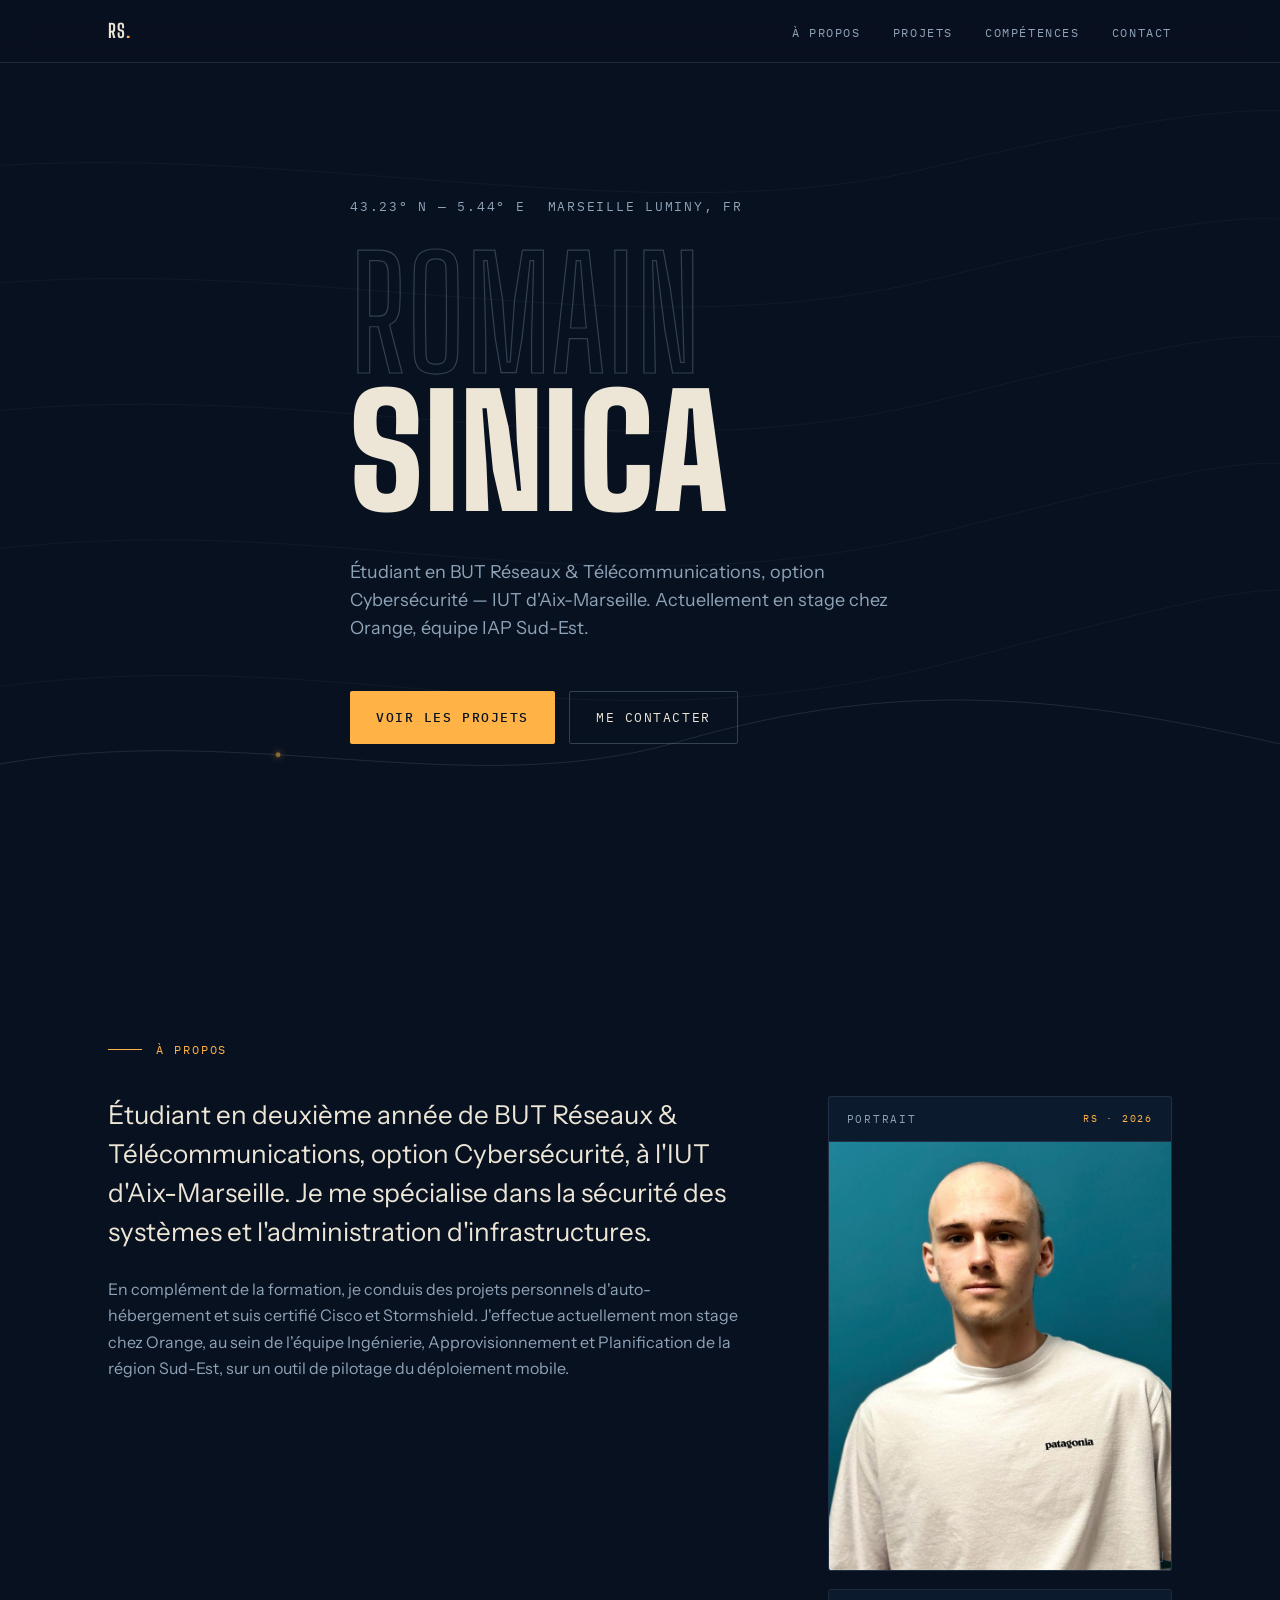
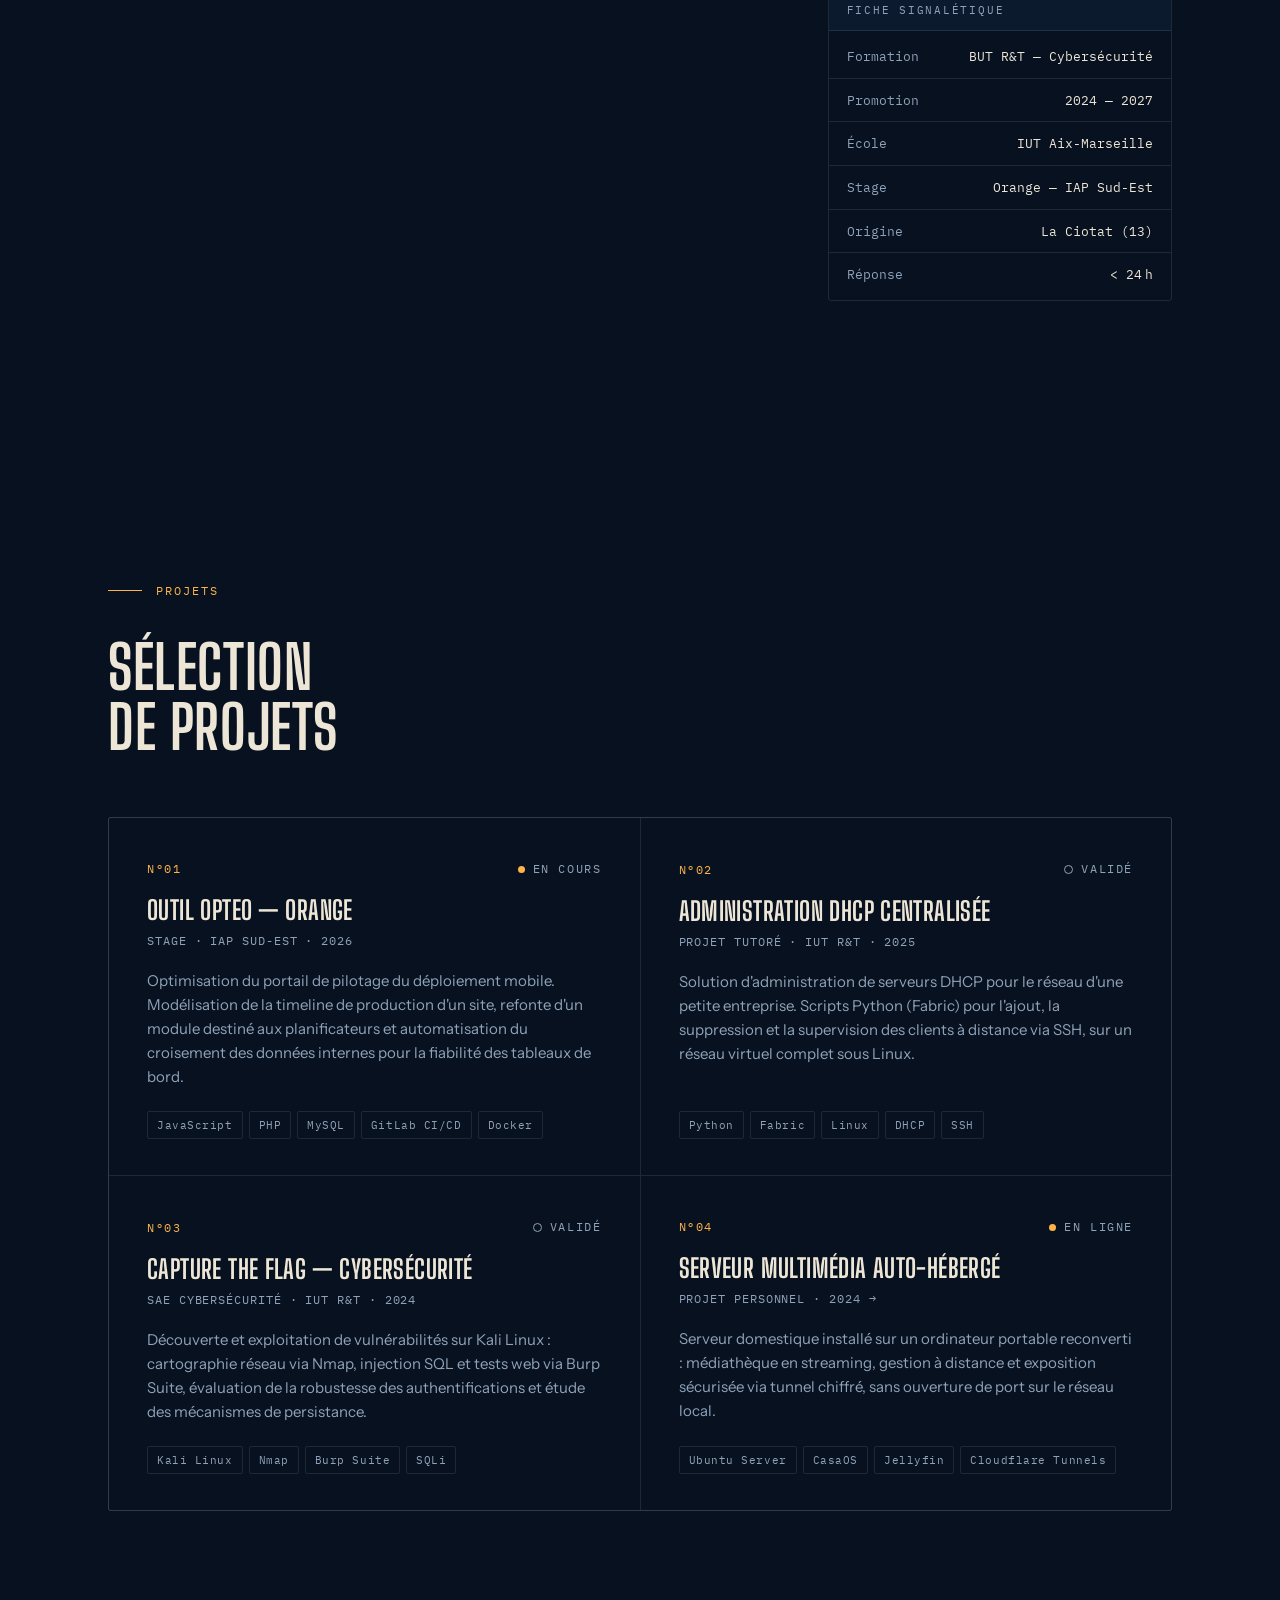
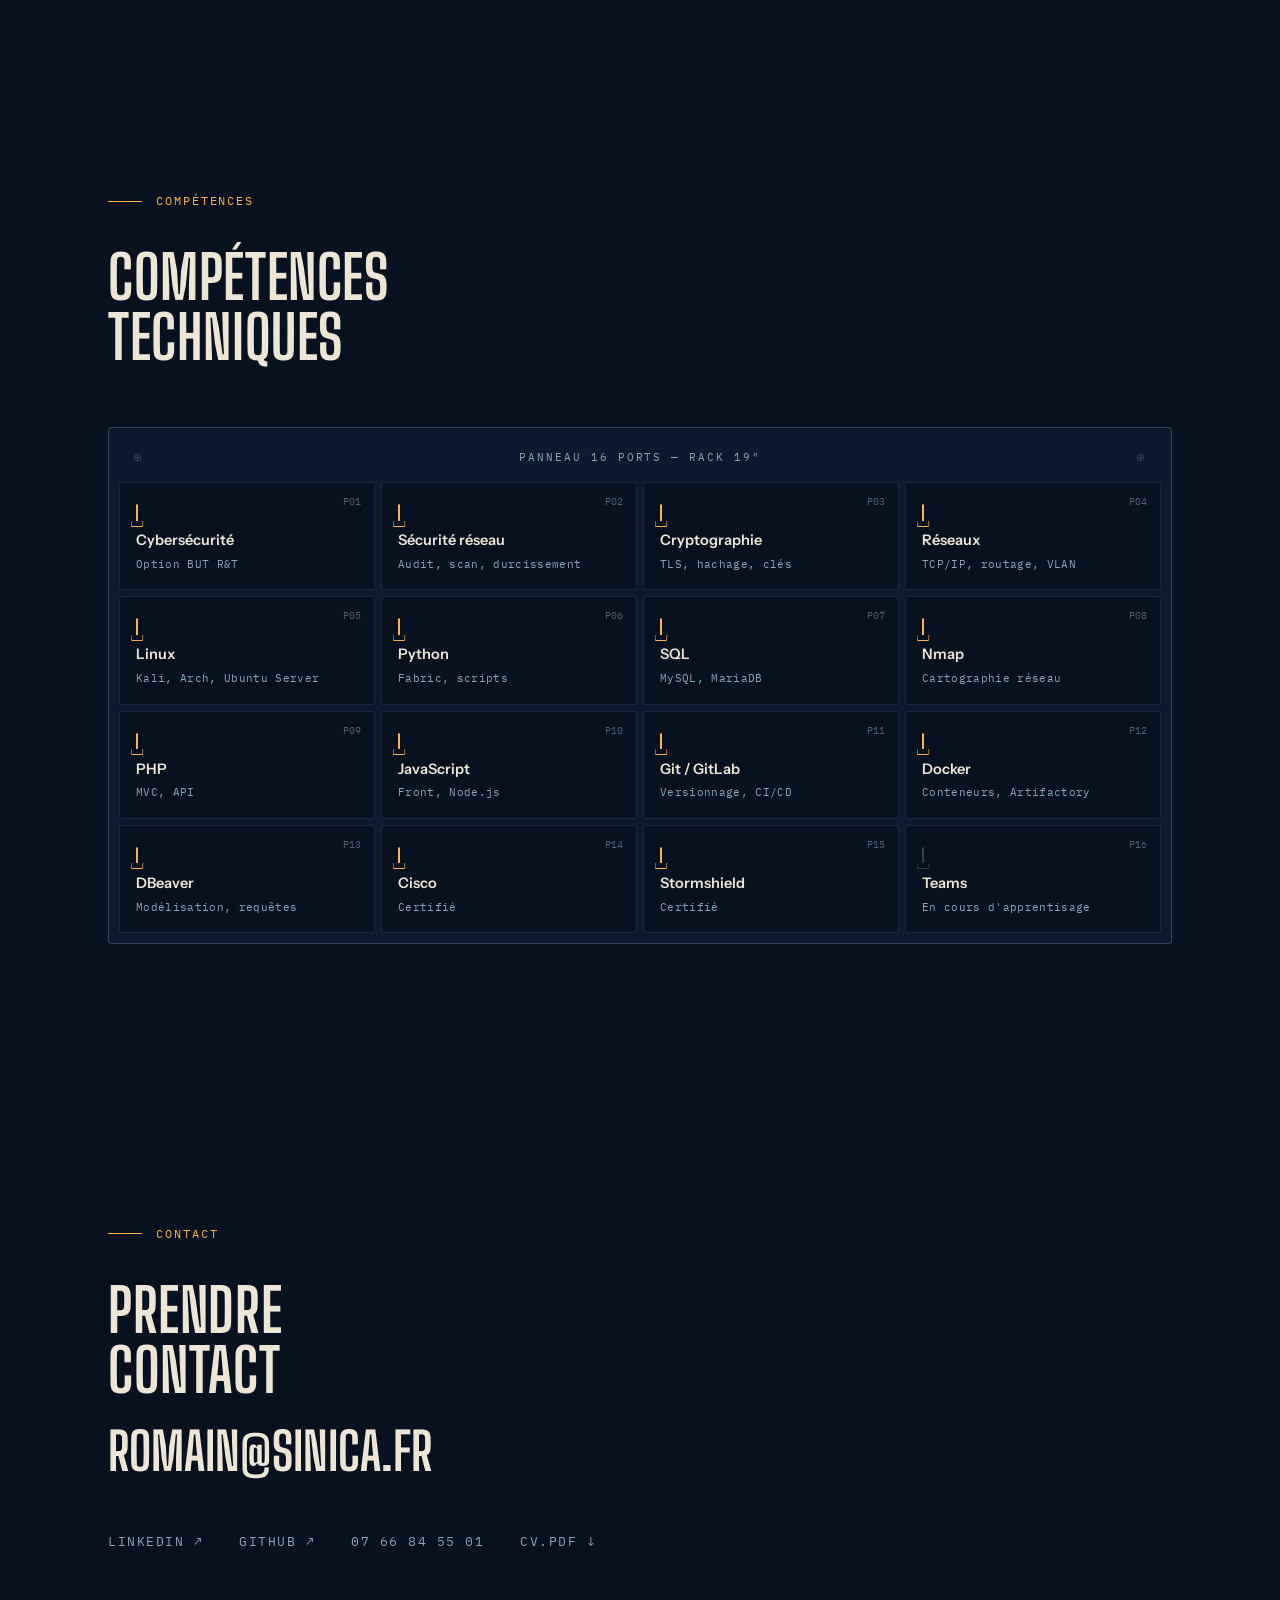
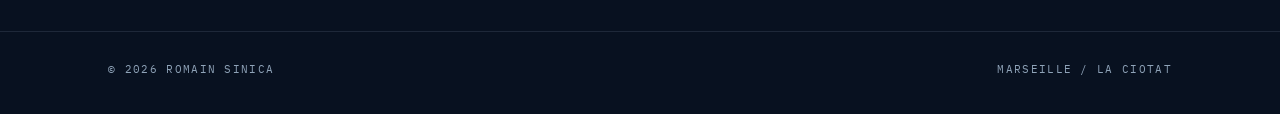
==== index.html @ 04c9acce "Rename portfolio.html to index.html" ====
<!DOCTYPE html>
<html lang="fr">
<head>
<meta charset="UTF-8">
<meta name="viewport" content="width=device-width, initial-scale=1.0">
<title>Romain Sinica</title>
<link rel="icon" type="image/svg+xml" href="data:image/svg+xml,%3Csvg xmlns='http://www.w3.org/2000/svg' viewBox='0 0 64 64'%3E%3Crect width='64' height='64' rx='12' fill='%23081120'/%3E%3Crect x='31' y='10' width='2' height='44' rx='1' fill='%238FA3B8' opacity='0.35'/%3E%3Crect x='27' y='20' width='10' height='24' rx='5' fill='%23FFB347'/%3E%3C/svg%3E">
<link rel="preconnect" href="https://fonts.googleapis.com">
<link rel="preconnect" href="https://fonts.gstatic.com" crossorigin>
<link href="https://fonts.googleapis.com/css2?family=Big+Shoulders+Display:wght@500;700;900&family=Instrument+Sans:ital,wght@0,400;0,500;0,600;1,400&family=IBM+Plex+Mono:wght@400;500&display=swap" rel="stylesheet">
<link rel="stylesheet" href="styles.css">
</head>
<body>

<!-- Dorsale + suivi de scroll -->
<aside class="dorsale" aria-label="Progression dans la page">
  <ul class="ticks">
    <li><a class="tick" href="#haut" data-section="haut">En tête</a></li>
    <li><a class="tick" href="#apropos" data-section="apropos">À propos</a></li>
    <li><a class="tick" href="#projets" data-section="projets">Projets</a></li>
    <li><a class="tick" href="#competences" data-section="competences">Compétences</a></li>
    <li><a class="tick" href="#contact" data-section="contact">Contact</a></li>
  </ul>
  <span class="impulsion" aria-hidden="true"></span>
  <span class="curseur" aria-hidden="true">
    <span class="cur-section">En tête</span>
  </span>
</aside>

<div class="barre-progress" aria-hidden="true"></div>

<nav class="top">
  <div class="gaine">
    <a class="logo" href="#haut">RS<span>.</span></a>
    <ul>
      <li><a href="#apropos" data-section="apropos">À propos</a></li>
      <li><a href="#projets" data-section="projets">Projets</a></li>
      <li><a href="#competences" data-section="competences">Compétences</a></li>
      <li><a href="#contact" data-section="contact">Contact</a></li>
    </ul>
  </div>
</nav>

<!-- Hero -->
<header class="hero" id="haut">
  <svg class="bathy" viewBox="0 0 1440 900" preserveAspectRatio="xMidYMid slice" aria-hidden="true">
    <path d="M-50,180 C300,120 700,240 1000,170 S1400,90 1500,150"/>
    <path d="M-50,300 C320,230 680,360 1010,280 S1390,200 1500,270"/>
    <path d="M-50,430 C340,350 660,490 1020,400 S1380,320 1500,400"/>
    <path d="M-50,570 C360,480 640,630 1030,530 S1370,450 1500,540"/>
    <path d="M-50,710 C380,610 620,770 1040,660 S1360,580 1500,680"/>
  </svg>

  <div class="gaine">
    <p class="hero-coord">
      <span>43.23° N — 5.44° E</span>
      <span>Marseille Luminy, FR</span>
    </p>
    <h1>
      <span class="trait">Romain</span>
      <span class="plein">Sinica</span>
    </h1>
    <p class="hero-sous">
      Étudiant en BUT Réseaux &amp; Télécommunications, option Cybersécurité — IUT d'Aix-Marseille.
      Actuellement en stage chez Orange, équipe IAP Sud-Est.
    </p>
    <div class="hero-cta">
      <a class="btn btn-signal" href="#projets">Voir les projets</a>
      <a class="btn btn-trait" href="#contact">Me contacter</a>
    </div>
  </div>

  <svg class="cable-hero" viewBox="0 0 1440 160" aria-hidden="true">
    <path id="trace-cable" class="gaine-c" d="M-20,120 C260,40 520,150 760,80 S1180,30 1460,100"/>
    <circle r="2.5" fill="#FFB347">
      <animateMotion dur="9s" repeatCount="indefinite" rotate="auto">
        <mpath href="#trace-cable"/>
      </animateMotion>
    </circle>
    <circle r="1.8" fill="#FFB347" opacity=".6">
      <animateMotion dur="9s" begin="4.5s" repeatCount="indefinite" rotate="auto">
        <mpath href="#trace-cable"/>
      </animateMotion>
    </circle>
  </svg>
</header>

<!-- À propos -->
<section id="apropos">
  <div class="gaine reveal">
    <p class="repere">À propos</p>
    <div class="manifeste">
      <div class="grand">
        <p>
          Étudiant en deuxième année de BUT Réseaux &amp; Télécommunications,
          option Cybersécurité, à l'IUT d'Aix-Marseille. Je me spécialise dans
          la sécurité des systèmes et l'administration d'infrastructures.
        </p>
        <p class="secondaire">
          En complément de la formation, je conduis des projets personnels
          d'auto-hébergement et suis certifié Cisco et Stormshield.
          J'effectue actuellement mon stage chez Orange, au sein de l'équipe
          Ingénierie, Approvisionnement et Planification de la région Sud-Est,
          sur un outil de pilotage du déploiement mobile.
        </p>
      </div>
      <div class="colonne-droite">
        <figure class="portrait">
          <figcaption class="portrait-titre">
            <span>Portrait</span>
            <span class="ref">RS · 2026</span>
          </figcaption>
          <div class="portrait-cadre">
            <img src="photo.jpg" alt="Romain Sinica" class="portrait-img">
          </div>
        </figure>

        <div class="fiche" role="table" aria-label="Fiche signalétique">
        <div class="fiche-titre">Fiche signalétique</div>
        <dl>
          <div><dt>Formation</dt><dd>BUT R&amp;T — Cybersécurité</dd></div>
          <div><dt>Promotion</dt><dd>2024 — 2027</dd></div>
          <div><dt>École</dt><dd>IUT Aix-Marseille</dd></div>
          <div><dt>Stage</dt><dd>Orange — IAP Sud-Est</dd></div>
          <div><dt>Origine</dt><dd>La Ciotat (13)</dd></div>
          <div><dt>Réponse</dt><dd>&lt; 24&#8201;h</dd></div>
        </dl>
      </div>

      </div>
    </div>
  </div>
</section>

<!-- Projets -->
<section id="projets">
  <div class="gaine reveal">
    <p class="repere">Projets</p>
    <h2>Sélection<br>de projets</h2>
    <div class="noeuds">
      <article class="noeud">
        <div class="noeud-tete"><span class="id">N°01</span><span class="etat">En cours</span></div>
        <h3>Outil OPTEO — Orange</h3>
        <p class="lieu">Stage · IAP Sud-Est · 2026</p>
        <p>Optimisation du portail de pilotage du déploiement mobile.
        Modélisation de la timeline de production d'un site, refonte d'un
        module destiné aux planificateurs et automatisation du croisement
        des données internes pour la fiabilité des tableaux de bord.</p>
        <div class="tags"><span>JavaScript</span><span>PHP</span><span>MySQL</span><span>GitLab CI/CD</span><span>Docker</span></div>
      </article>
      <article class="noeud">
        <div class="noeud-tete"><span class="id">N°02</span><span class="etat archive">Validé</span></div>
        <h3>Administration DHCP centralisée</h3>
        <p class="lieu">Projet tutoré · IUT R&amp;T · 2025</p>
        <p>Solution d'administration de serveurs DHCP pour le réseau d'une
        petite entreprise. Scripts Python (Fabric) pour l'ajout, la suppression
        et la supervision des clients à distance via SSH, sur un réseau virtuel
        complet sous Linux.</p>
        <div class="tags"><span>Python</span><span>Fabric</span><span>Linux</span><span>DHCP</span><span>SSH</span></div>
      </article>
      <article class="noeud">
        <div class="noeud-tete"><span class="id">N°03</span><span class="etat archive">Validé</span></div>
        <h3>Capture The Flag — cybersécurité</h3>
        <p class="lieu">SAE Cybersécurité · IUT R&amp;T · 2024</p>
        <p>Découverte et exploitation de vulnérabilités sur Kali Linux :
        cartographie réseau via Nmap, injection SQL et tests web via Burp Suite,
        évaluation de la robustesse des authentifications et étude des
        mécanismes de persistance.</p>
        <div class="tags"><span>Kali Linux</span><span>Nmap</span><span>Burp Suite</span><span>SQLi</span></div>
      </article>
      <article class="noeud">
        <div class="noeud-tete"><span class="id">N°04</span><span class="etat">En ligne</span></div>
        <h3>Serveur multimédia auto-hébergé</h3>
        <p class="lieu">Projet personnel · 2024 →</p>
        <p>Serveur domestique installé sur un ordinateur portable reconverti :
        médiathèque en streaming, gestion à distance et exposition sécurisée
        via tunnel chiffré, sans ouverture de port sur le réseau local.</p>
        <div class="tags"><span>Ubuntu Server</span><span>CasaOS</span><span>Jellyfin</span><span>Cloudflare Tunnels</span></div>
      </article>
    </div>
  </div>
</section>

<!-- Compétences -->
<section id="competences">
  <div class="gaine reveal">
    <p class="repere">Compétences</p>
    <h2>Compétences<br>techniques</h2>
    <div class="baie">
      <div class="baie-tete">
        <span class="vis">⊕</span>
        <span>Panneau 16 ports — Rack 19″</span>
        <span class="vis">⊕</span>
      </div>
      <div class="panneau">
        <div class="port actif"><span class="num">P01</span><span class="jack"></span><span class="nom">Cybersécurité</span><span class="detail">Option BUT R&amp;T</span></div>
        <div class="port actif"><span class="num">P02</span><span class="jack"></span><span class="nom">Sécurité réseau</span><span class="detail">Audit, scan, durcissement</span></div>
        <div class="port actif"><span class="num">P03</span><span class="jack"></span><span class="nom">Cryptographie</span><span class="detail">TLS, hachage, clés</span></div>
        <div class="port actif"><span class="num">P04</span><span class="jack"></span><span class="nom">Réseaux</span><span class="detail">TCP/IP, routage, VLAN</span></div>
        <div class="port actif"><span class="num">P05</span><span class="jack"></span><span class="nom">Linux</span><span class="detail">Kali, Arch, Ubuntu Server</span></div>
        <div class="port actif"><span class="num">P06</span><span class="jack"></span><span class="nom">Python</span><span class="detail">Fabric, scripts</span></div>
        <div class="port actif"><span class="num">P07</span><span class="jack"></span><span class="nom">SQL</span><span class="detail">MySQL, MariaDB</span></div>
        <div class="port actif"><span class="num">P08</span><span class="jack"></span><span class="nom">Nmap</span><span class="detail">Cartographie réseau</span></div>
        <div class="port actif"><span class="num">P09</span><span class="jack"></span><span class="nom">PHP</span><span class="detail">MVC, API</span></div>
        <div class="port actif"><span class="num">P10</span><span class="jack"></span><span class="nom">JavaScript</span><span class="detail">Front, Node.js</span></div>
        <div class="port actif"><span class="num">P11</span><span class="jack"></span><span class="nom">Git / GitLab</span><span class="detail">Versionnage, CI/CD</span></div>
        <div class="port actif"><span class="num">P12</span><span class="jack"></span><span class="nom">Docker</span><span class="detail">Conteneurs, Artifactory</span></div>
        <div class="port actif"><span class="num">P13</span><span class="jack"></span><span class="nom">DBeaver</span><span class="detail">Modélisation, requêtes</span></div>
        <div class="port actif"><span class="num">P14</span><span class="jack"></span><span class="nom">Cisco</span><span class="detail">Certifié</span></div>
        <div class="port actif"><span class="num">P15</span><span class="jack"></span><span class="nom">Stormshield</span><span class="detail">Certifié</span></div>
        <div class="port"><span class="num">P16</span><span class="jack"></span><span class="nom">Teams</span><span class="detail">En cours d'apprentisage</span></div>
      </div>
    </div>
  </div>
</section>

<!-- Contact -->
<section id="contact" class="contact">
  <div class="gaine reveal">
    <p class="repere">Contact</p>
    <h2>Prendre<br>contact</h2>
    <a class="grand-lien" href="mailto:romain@sinica.fr">romain@sinica.fr</a>
    <div class="canaux">
      <a href="https://www.linkedin.com/in/romain-sinica-631245312/" target="_blank" rel="noopener">LinkedIn ↗</a>
      <a href="https://github.com/crastiflette/" target="_blank" rel="noopener">GitHub ↗</a>
      <a href="tel:+33766845501">07 66 84 55 01</a>
      <a href="#">CV.pdf ↓</a>
    </div>
  </div>
</section>

<footer>
  <div class="gaine">
    <span>© 2026 Romain Sinica</span>
    <span>Marseille / La Ciotat</span>
  </div>
</footer>

<script src="script.js"></script>

</body>
</html>
---- styles.css ----
/* ============================================================
   Palette
   ============================================================ */
:root{
  --abysse:    #081120;
  --abysse-2:  #0C1A2E;
  --craie:     #EDE6D6;
  --brume:     #8FA3B8;
  --signal:    #FFB347;
  --signal-dim:#B97A2A;
  --ligne:     rgba(143,163,184,.16);
  --ligne-forte: rgba(143,163,184,.32);

  --display: "Big Shoulders Display", sans-serif;
  --body:    "Instrument Sans", sans-serif;
  --mono:    "IBM Plex Mono", monospace;

  --scroll-pct: 0;
  --imp-h: 50px;
}

*{ margin:0; padding:0; box-sizing:border-box; }
html{ scroll-behavior:smooth; }
body{
  background:var(--abysse);
  color:var(--craie);
  font-family:var(--body);
  font-size:17px;
  line-height:1.65;
  -webkit-font-smoothing:antialiased;
  overflow-x:hidden;
}
::selection{ background:var(--signal); color:var(--abysse); }

a{ color:inherit; }
:focus-visible{ outline:2px solid var(--signal); outline-offset:3px; border-radius:2px; }

.sr{
  position:absolute; width:1px; height:1px; margin:-1px; padding:0;
  overflow:hidden; clip:rect(0,0,0,0); white-space:nowrap; border:0;
}

/* ============================================================
   Dorsale — fil conducteur + suivi de scroll
   ============================================================ */
.dorsale{
  position:fixed; top:0; bottom:0; left:max(28px, calc((100vw - 1120px)/2 - 56px));
  width:1px; z-index:40;
  background:linear-gradient(180deg,
    transparent 0%,
    var(--ligne-forte) 6%,
    var(--ligne-forte) 94%,
    transparent 100%);
  pointer-events:none;
}
.dorsale::before{
  content:""; position:absolute; top:0; left:0; width:1px;
  height: calc(var(--scroll-pct) * (100% - var(--imp-h)) + var(--imp-h) / 2);
  background:linear-gradient(to bottom,
    transparent 0%,
    transparent 4%,
    rgba(255,179,71,.3) 16%,
    var(--signal) 100%);
  filter:drop-shadow(0 0 3px rgba(255,179,71,.55));
  transition:height .12s linear;
  pointer-events:none;
}

.dorsale .ticks{
  list-style:none; position:absolute; inset:0;
  pointer-events:none;
}
.dorsale .tick{
  position:absolute;
  left:-3.5px;
  top: calc(var(--pos-pct, 0) * (100% - var(--imp-h)) + (var(--imp-h) / 2));
  transform:translateY(-50%);
  width:8px; height:8px; border-radius:50%;
  border:1px solid var(--brume);
  background:var(--abysse);
  pointer-events:auto;
  transition: transform .25s ease, background .35s ease, border-color .35s ease, box-shadow .35s ease;
  text-indent:-9999px;
}
.dorsale .tick:hover{
  transform:translateY(-50%) scale(1.45);
  border-color:var(--craie);
}
.dorsale .tick.passe{
  background:var(--signal);
  border-color:var(--signal);
  box-shadow:0 0 7px rgba(255,179,71,.55);
}

.dorsale .impulsion{
  position:absolute; left:-1.5px;
  width:4px; height:var(--imp-h); border-radius:4px;
  top: calc(var(--scroll-pct) * (100% - var(--imp-h)));
  background:linear-gradient(180deg, transparent, var(--signal) 50%, transparent);
  filter:drop-shadow(0 0 6px var(--signal));
  transition: top .12s linear;
}

.dorsale .curseur{
  position:absolute; left:18px;
  top: calc(var(--scroll-pct) * (100% - var(--imp-h)) + (var(--imp-h) / 2));
  transform:translateY(-50%);
  font-family:var(--mono); font-size:10px;
  letter-spacing:.18em; text-transform:uppercase;
  color:var(--signal); white-space:nowrap;
  pointer-events:none;
  transition: top .12s linear, opacity .3s ease;
  display:flex; align-items:center; gap:10px;
}
.dorsale .curseur::before{
  content:""; width:14px; height:1px; background:var(--signal); opacity:.5;
}

@media (max-width:1280px){ .dorsale{ display:none; } }

/* ============================================================
   Mise en page
   ============================================================ */
.gaine{ max-width:1120px; margin:0 auto; padding:0 28px; position:relative; z-index:2; }
section{ padding:140px 0; }

.repere{
  display:flex; align-items:center; gap:14px;
  font-family:var(--mono); font-size:12px; letter-spacing:.16em;
  color:var(--signal); text-transform:uppercase; margin-bottom:36px;
}
.repere::before{
  content:""; width:34px; height:1px; background:var(--signal); flex:none;
}

h2{
  font-family:var(--display); font-weight:700;
  font-size:clamp(36px, 5vw, 60px);
  line-height:1; letter-spacing:.01em; text-transform:uppercase;
  margin-bottom:60px;
}

/* ============================================================
   Hero
   ============================================================ */
.hero{
  min-height:100svh; display:flex; flex-direction:column; justify-content:center;
  position:relative; padding:140px 0 100px;
  overflow:hidden;
}

/* Bathymétrie en fond — courbes seules, sans labels */
.bathy{
  position:absolute; inset:0; width:100%; height:100%;
  z-index:0; pointer-events:none; opacity:.4;
}
.bathy path{ fill:none; stroke:var(--ligne); stroke-width:1; }

/* Câble traversant le hero, photons discrets */
.cable-hero{
  position:absolute; left:-4vw; right:-4vw; bottom:9%;
  width:108vw; z-index:1; pointer-events:none; opacity:.55;
}
.cable-hero path.gaine-c{ fill:none; stroke:var(--ligne-forte); stroke-width:1; }
.cable-hero circle{ filter:drop-shadow(0 0 4px var(--signal)); }

.hero-coord{
  font-family:var(--mono); font-size:12.5px; color:var(--brume);
  letter-spacing:.14em; margin-bottom:28px; display:flex; gap:22px; flex-wrap:wrap;
  text-transform:uppercase; position:relative; z-index:2;
}

.hero h1{
  font-family:var(--display); font-weight:700; text-transform:uppercase;
  font-size:clamp(68px, 12vw, 156px);
  line-height:.9; letter-spacing:.005em;
  position:relative; z-index:2;
}
.hero h1 .trait{
  display:block; color:transparent;
  -webkit-text-stroke:1.2px var(--ligne-forte);
  font-weight:500;
}
.hero h1 .plein{
  display:block; color:var(--craie); font-weight:900;
}

.hero-sous{
  max-width:580px; margin-top:38px; font-size:18px; color:var(--brume);
  line-height:1.55; position:relative; z-index:2;
}

.hero-cta{ margin-top:48px; display:flex; gap:14px; flex-wrap:wrap; position:relative; z-index:2; }
.btn{
  font-family:var(--mono); font-size:13px; letter-spacing:.12em; text-transform:uppercase;
  text-decoration:none; padding:15px 26px; border-radius:2px;
  transition:transform .18s ease, background .18s ease, color .18s ease, border-color .18s ease;
  display:inline-flex; align-items:center; gap:10px;
}
.btn-signal{
  background:var(--signal); color:var(--abysse); font-weight:500;
}
.btn-signal:hover{ background:var(--craie); }
.btn-trait{ border:1px solid var(--ligne-forte); color:var(--craie); }
.btn-trait:hover{ border-color:var(--craie); }

/* ============================================================
   À propos
   ============================================================ */
.manifeste{
  display:grid; grid-template-columns: 1.3fr .7fr; gap:80px; align-items:start;
}
.manifeste .grand{
  font-size:clamp(20px, 2.2vw, 26px); line-height:1.5; font-weight:400;
  color:var(--craie);
}
.manifeste .grand p + p{ margin-top:24px; }
.manifeste .grand .secondaire{
  font-size:16px; color:var(--brume); line-height:1.65;
}

.fiche{
  border:1px solid var(--ligne); border-radius:3px; overflow:hidden;
  font-family:var(--mono); font-size:12.5px;
}
.fiche-titre{
  background:var(--abysse-2); padding:13px 18px; letter-spacing:.16em;
  text-transform:uppercase; color:var(--brume); font-size:11px;
  border-bottom:1px solid var(--ligne);
}
.fiche dl{ padding:4px 0; }
.fiche div{ display:flex; justify-content:space-between; gap:16px; padding:11px 18px; border-bottom:1px solid var(--ligne); }
.fiche div:last-child{ border-bottom:none; }
.fiche dt{ color:var(--brume); }
.fiche dd{ text-align:right; }

/* Colonne de droite (portrait + fiche) */
.colonne-droite{ display:flex; flex-direction:column; gap:18px; }

/* Portrait — emplacement photo */
.portrait{
  border:1px solid var(--ligne); border-radius:3px; overflow:hidden;
  background:var(--abysse-2); margin:0;
}
.portrait-titre{
  padding:13px 18px;
  font-family:var(--mono); font-size:11px;
  letter-spacing:.16em; text-transform:uppercase;
  color:var(--brume);
  border-bottom:1px solid var(--ligne);
  display:flex; justify-content:space-between; align-items:center;
}
.portrait-titre .ref{ color:var(--signal); font-size:10px; }
.portrait-cadre{
  position:relative; aspect-ratio: 4 / 5;
  background:var(--abysse); overflow:hidden;
}
.portrait-img{
  display:block; width:100%; height:100%; object-fit:cover;
  filter: contrast(1.02) saturate(.94);
}
.portrait-placeholder{
  position:absolute; inset:0;
  display:flex; flex-direction:column; align-items:center; justify-content:center;
  gap:14px; color:var(--brume);
  background:
    repeating-linear-gradient(
      135deg,
      transparent 0, transparent 14px,
      rgba(143,163,184,.045) 14px, rgba(143,163,184,.045) 28px
    );
}
.portrait-placeholder svg{ width:44px; height:44px; opacity:.55; }
.portrait-placeholder span{
  font-family:var(--mono); font-size:10.5px;
  letter-spacing:.2em; text-transform:uppercase; opacity:.75;
}
/* Petit repère décoratif dans le coin, façon photo d'identité technique */
.portrait-cadre::before,
.portrait-cadre::after{
  content:""; position:absolute; width:10px; height:10px;
  border:1px solid var(--ligne-forte); pointer-events:none;
}
.portrait-cadre::before{ top:8px; left:8px; border-right:none; border-bottom:none; }
.portrait-cadre::after{ bottom:8px; right:8px; border-left:none; border-top:none; }

/* ============================================================
   Projets
   ============================================================ */
.noeuds{ display:grid; grid-template-columns:repeat(2, 1fr); gap:1px; background:var(--ligne); border:1px solid var(--ligne); border-radius:3px; overflow:hidden; }
.noeud{
  background:var(--abysse); padding:42px 38px 36px; position:relative;
  transition:background .25s ease; display:flex; flex-direction:column; gap:18px;
}
.noeud:hover{ background:var(--abysse-2); }
.noeud-tete{
  display:flex; justify-content:space-between; align-items:baseline;
  font-family:var(--mono); font-size:11.5px; letter-spacing:.14em; color:var(--brume);
  text-transform:uppercase;
}
.noeud-tete .id{ color:var(--signal); }
.noeud-tete .etat{ display:inline-flex; align-items:center; gap:8px; }
.noeud-tete .etat::before{
  content:""; width:7px; height:7px; border-radius:50%;
  background:var(--signal);
}
.noeud-tete .etat.archive::before{
  background:transparent; border:1px solid var(--brume);
}
.noeud h3{
  font-family:var(--display); font-weight:700; text-transform:uppercase;
  font-size:26px; line-height:1.05; letter-spacing:.015em;
}
.noeud .lieu{
  font-family:var(--mono); font-size:11.5px; color:var(--brume);
  letter-spacing:.08em; text-transform:uppercase; margin-top:-10px;
}
.noeud p:not(.lieu){ color:var(--brume); font-size:15px; flex:1; line-height:1.6; }
.noeud .tags{ display:flex; flex-wrap:wrap; gap:6px; margin-top:4px; }
.noeud .tags span{
  font-family:var(--mono); font-size:11px; letter-spacing:.05em;
  border:1px solid var(--ligne); border-radius:2px; padding:4px 9px; color:var(--brume);
}

/* ============================================================
   Compétences
   ============================================================ */
.baie{
  border:1px solid var(--ligne-forte); border-radius:4px; background:var(--abysse-2);
  padding:10px;
}
.baie-tete{
  display:flex; justify-content:space-between; align-items:center;
  font-family:var(--mono); font-size:11px; letter-spacing:.18em; text-transform:uppercase;
  color:var(--brume); padding:10px 14px 16px;
}
.baie-tete .vis{ color:var(--ligne-forte); }
.panneau{
  display:grid; grid-template-columns:repeat(auto-fill, minmax(240px, 1fr));
  gap:6px;
}
.port{
  background:var(--abysse); border:1px solid var(--ligne); border-radius:3px;
  padding:18px 16px 16px; position:relative;
}
.port .jack{
  width:24px; height:18px; border:1.2px solid var(--ligne-forte); border-radius:2px;
  margin-bottom:12px; position:relative;
}
.port .jack::after{
  content:""; position:absolute; left:50%; bottom:-1.5px; transform:translateX(-50%);
  width:11px; height:5px; border:1.2px solid var(--ligne-forte); border-top:none;
  border-radius:0 0 2px 2px; background:var(--abysse);
}
.port.actif .jack{ border-color:var(--signal); }
.port.actif .jack::after{ border-color:var(--signal); }
.port .nom{ font-weight:600; font-size:14.5px; display:block; color:var(--craie); }
.port .detail{ font-family:var(--mono); font-size:11px; color:var(--brume); letter-spacing:.03em; margin-top:2px; display:block; }
.port .num{
  position:absolute; top:11px; right:13px;
  font-family:var(--mono); font-size:10px; color:var(--brume); opacity:.55;
}

.legende{
  display:flex; gap:28px; margin-top:20px; padding:0 4px;
  font-family:var(--mono); font-size:11px; letter-spacing:.12em; color:var(--brume);
  text-transform:uppercase; flex-wrap:wrap;
}
.legende span{ display:inline-flex; align-items:center; gap:8px; }
.legende span::before{
  content:""; width:7px; height:7px; border-radius:50%;
  border:1px solid var(--brume); background:transparent;
}
.legende span.on::before{ background:var(--signal); border-color:var(--signal); }


.contact{ padding-bottom:80px; }
.contact h2{ margin-bottom:24px; }
.contact .grand-lien{
  font-family:var(--display); font-weight:700; text-transform:uppercase;
  font-size:clamp(28px, 4.5vw, 52px); text-decoration:none; line-height:1.05;
  display:inline-block; position:relative; color:var(--craie);
  transition:color .2s ease;
}
.contact .grand-lien::after{
  content:""; position:absolute; left:0; bottom:-6px; height:1px; width:100%;
  background:var(--signal); transform:scaleX(0); transform-origin:left;
  transition:transform .3s ease;
}
.contact .grand-lien:hover{ color:var(--signal); }
.contact .grand-lien:hover::after{ transform:scaleX(1); }
.contact .canaux{
  margin-top:52px; display:flex; gap:36px; flex-wrap:wrap;
  font-family:var(--mono); font-size:12.5px; letter-spacing:.12em;
  text-transform:uppercase;
}
.contact .canaux a{ color:var(--brume); text-decoration:none; transition:color .2s ease; }
.contact .canaux a:hover{ color:var(--craie); }

footer{
  border-top:1px solid var(--ligne); padding:28px 0 36px;
  font-family:var(--mono); font-size:11px; color:var(--brume); letter-spacing:.12em;
  text-transform:uppercase;
}
footer .gaine{ display:flex; justify-content:space-between; gap:16px; flex-wrap:wrap; }

/* ============================================================
   Navigation
   ============================================================ */
nav.top{
  position:fixed; top:0; left:0; right:0; z-index:50;
  backdrop-filter:blur(14px); background:rgba(8,17,32,.75);
  border-bottom:1px solid var(--ligne);
}
nav.top .gaine{ display:flex; align-items:center; justify-content:space-between; height:62px; }
.logo{
  font-family:var(--display); font-weight:700; font-size:19px; letter-spacing:.04em;
  text-transform:uppercase; text-decoration:none;
}
.logo span{ color:var(--signal); }
nav.top ul{ display:flex; gap:32px; list-style:none; }
nav.top ul a{
  font-family:var(--mono); font-size:11.5px; letter-spacing:.14em; text-transform:uppercase;
  text-decoration:none; color:var(--brume); transition:color .2s ease;
}
nav.top ul a:hover, nav.top ul a.actif{ color:var(--craie); }
@media (max-width:680px){ nav.top ul{ display:none; } }

/* Barre de progression fine en haut, sous la nav — pour mobile + redondance */
.barre-progress{
  position:fixed; top:62px; left:0; right:0; height:1px; z-index:49;
  background:var(--ligne); pointer-events:none;
}
.barre-progress::after{
  content:""; display:block; height:100%;
  width: calc(var(--scroll-pct) * 100%);
  background:var(--signal);
  transition: width .12s linear;
}

.reveal{ opacity:0; transform:translateY(20px); transition:opacity .6s ease, transform .6s ease; }
.reveal.vu{ opacity:1; transform:none; }


@media (max-width:880px){
  section{ padding:100px 0; }
  .manifeste{ grid-template-columns:1fr; gap:48px; }
  .noeuds{ grid-template-columns:1fr; }
}
@media (prefers-reduced-motion: reduce){
  *, *::before, *::after{ animation:none !important; transition:none !important; }
  html{ scroll-behavior:auto; }
  .reveal{ opacity:1; transform:none; }
  .dorsale .impulsion, .dorsale .curseur, .barre-progress::after{ transition:none; }
}
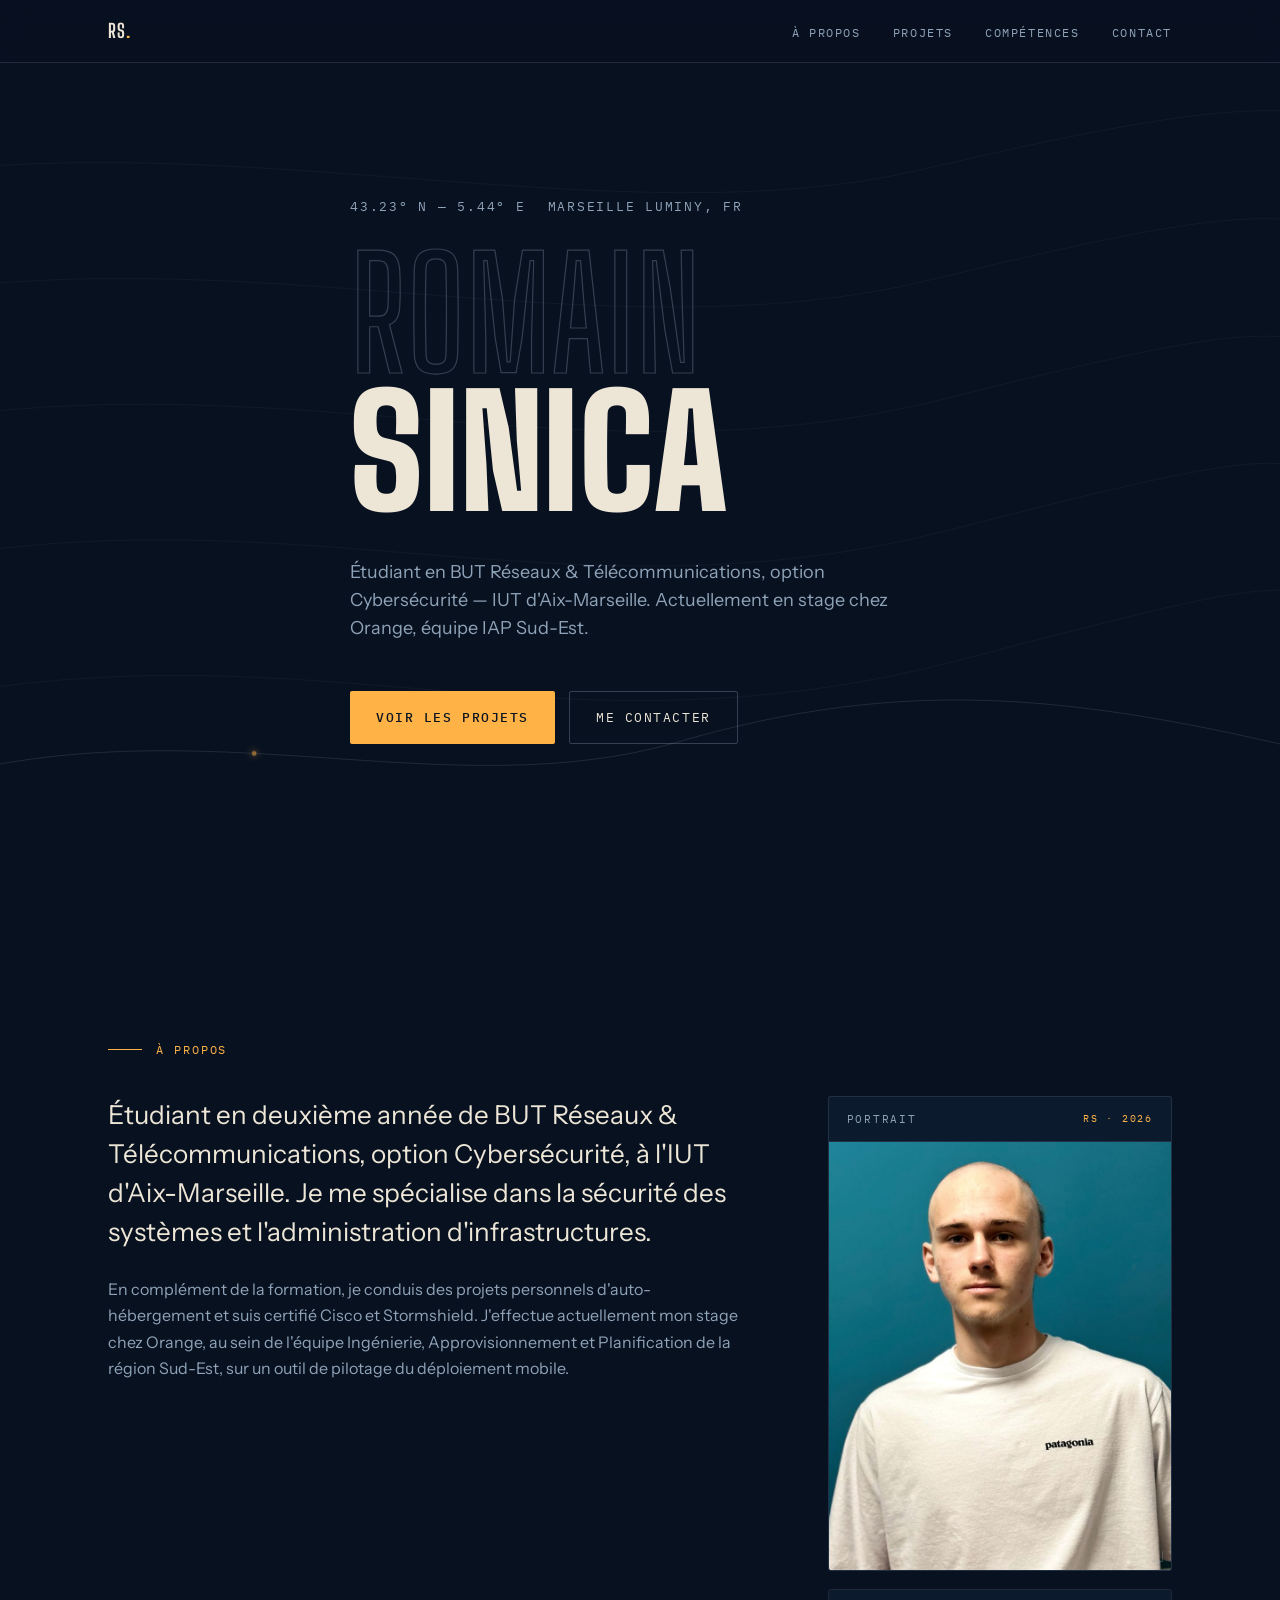
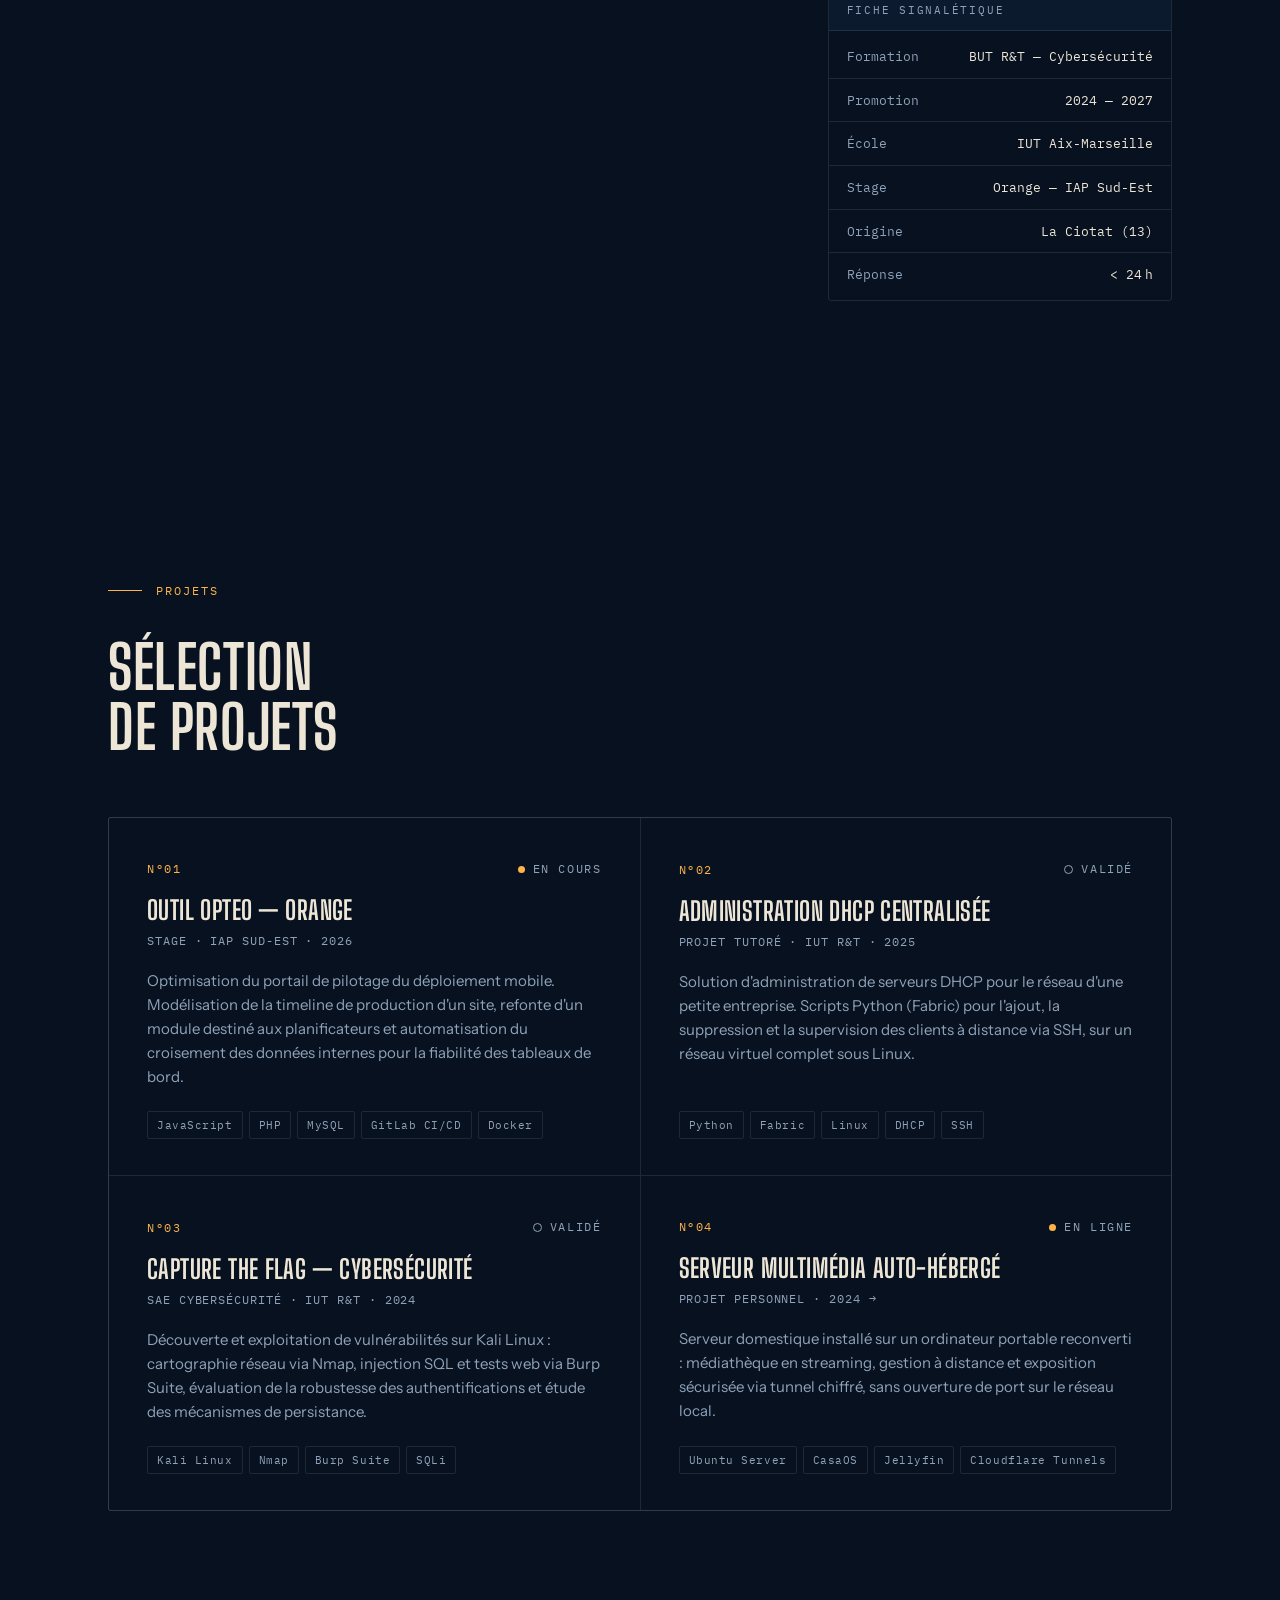
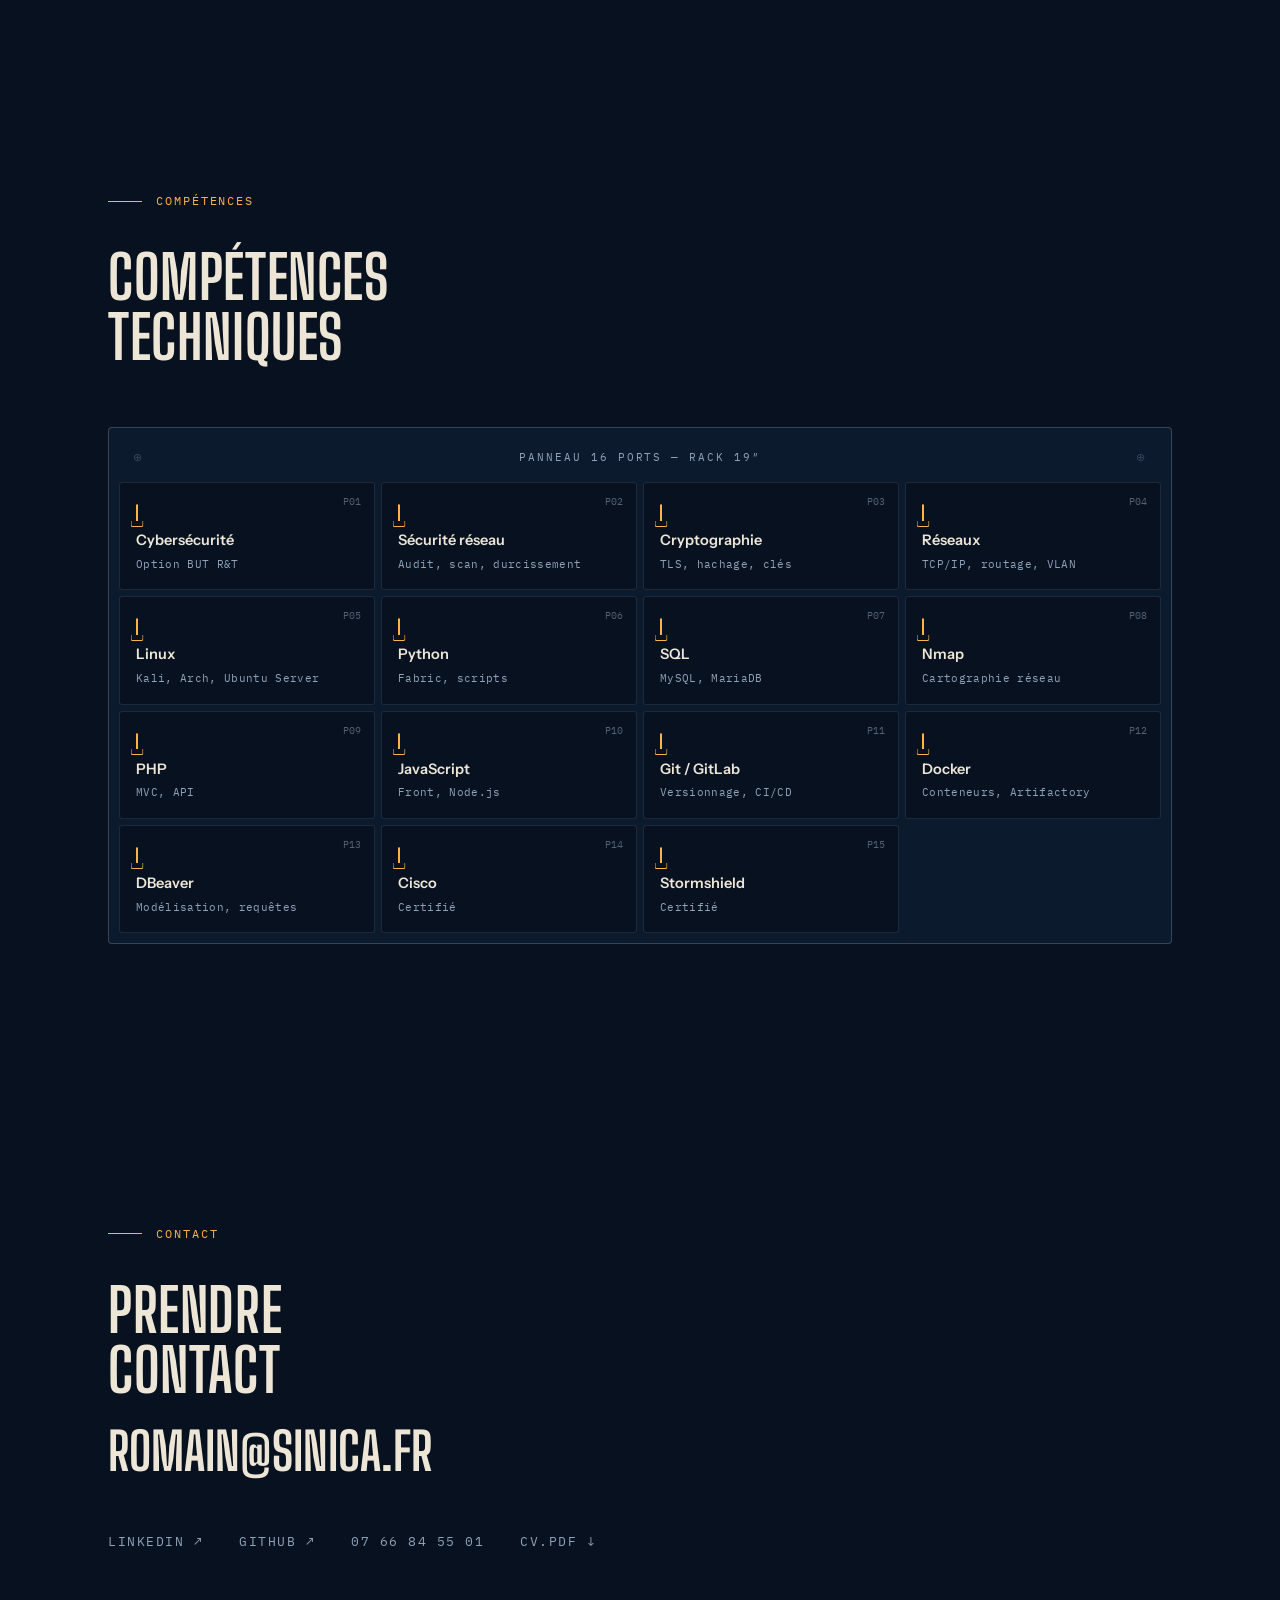
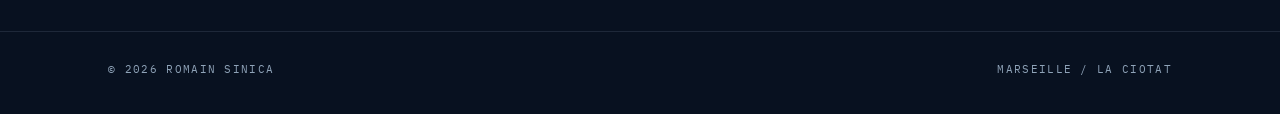
==== commit 0b10d3bb: "Update index.html" ====
--- a/index.html
+++ b/index.html
@@ -208,7 +208,6 @@
         <div class="port actif"><span class="num">P13</span><span class="jack"></span><span class="nom">DBeaver</span><span class="detail">Modélisation, requêtes</span></div>
         <div class="port actif"><span class="num">P14</span><span class="jack"></span><span class="nom">Cisco</span><span class="detail">Certifié</span></div>
         <div class="port actif"><span class="num">P15</span><span class="jack"></span><span class="nom">Stormshield</span><span class="detail">Certifié</span></div>
-        <div class="port"><span class="num">P16</span><span class="jack"></span><span class="nom">Teams</span><span class="detail">En cours d'apprentisage</span></div>
       </div>
     </div>
   </div>
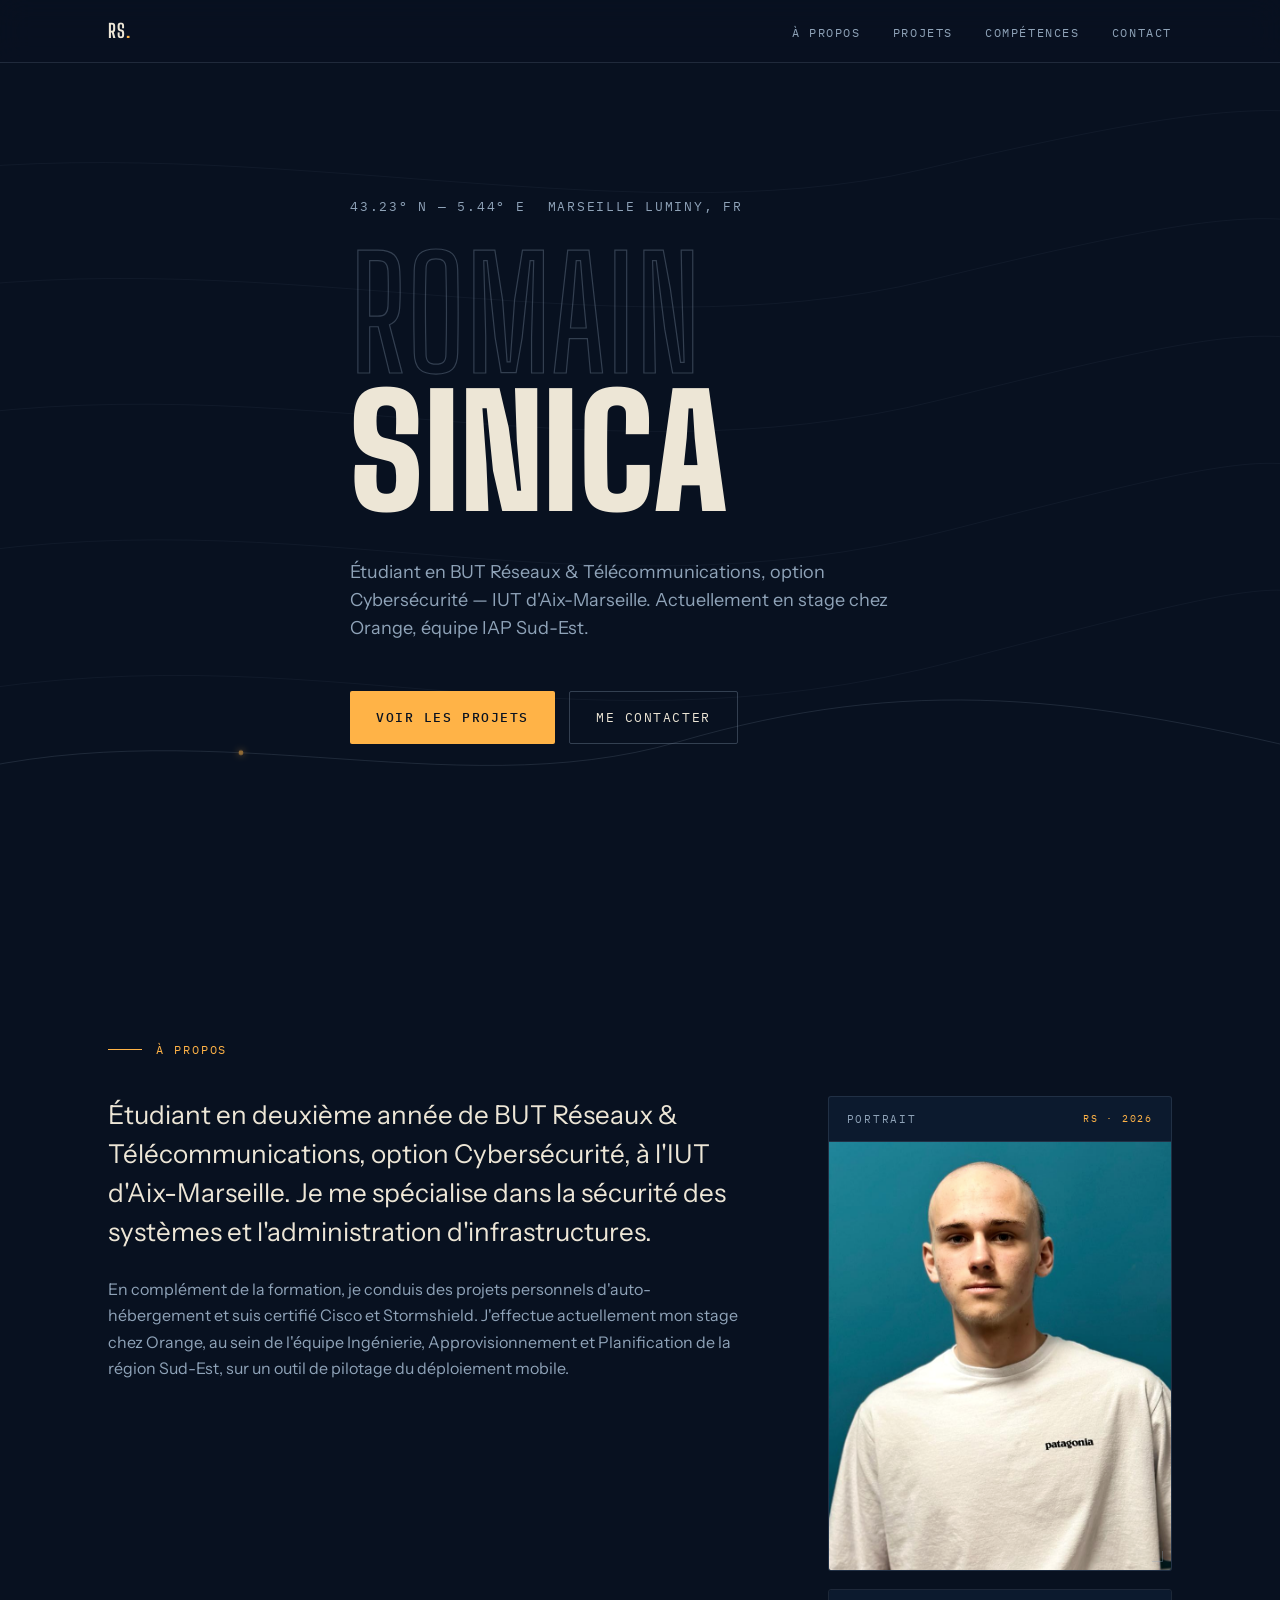
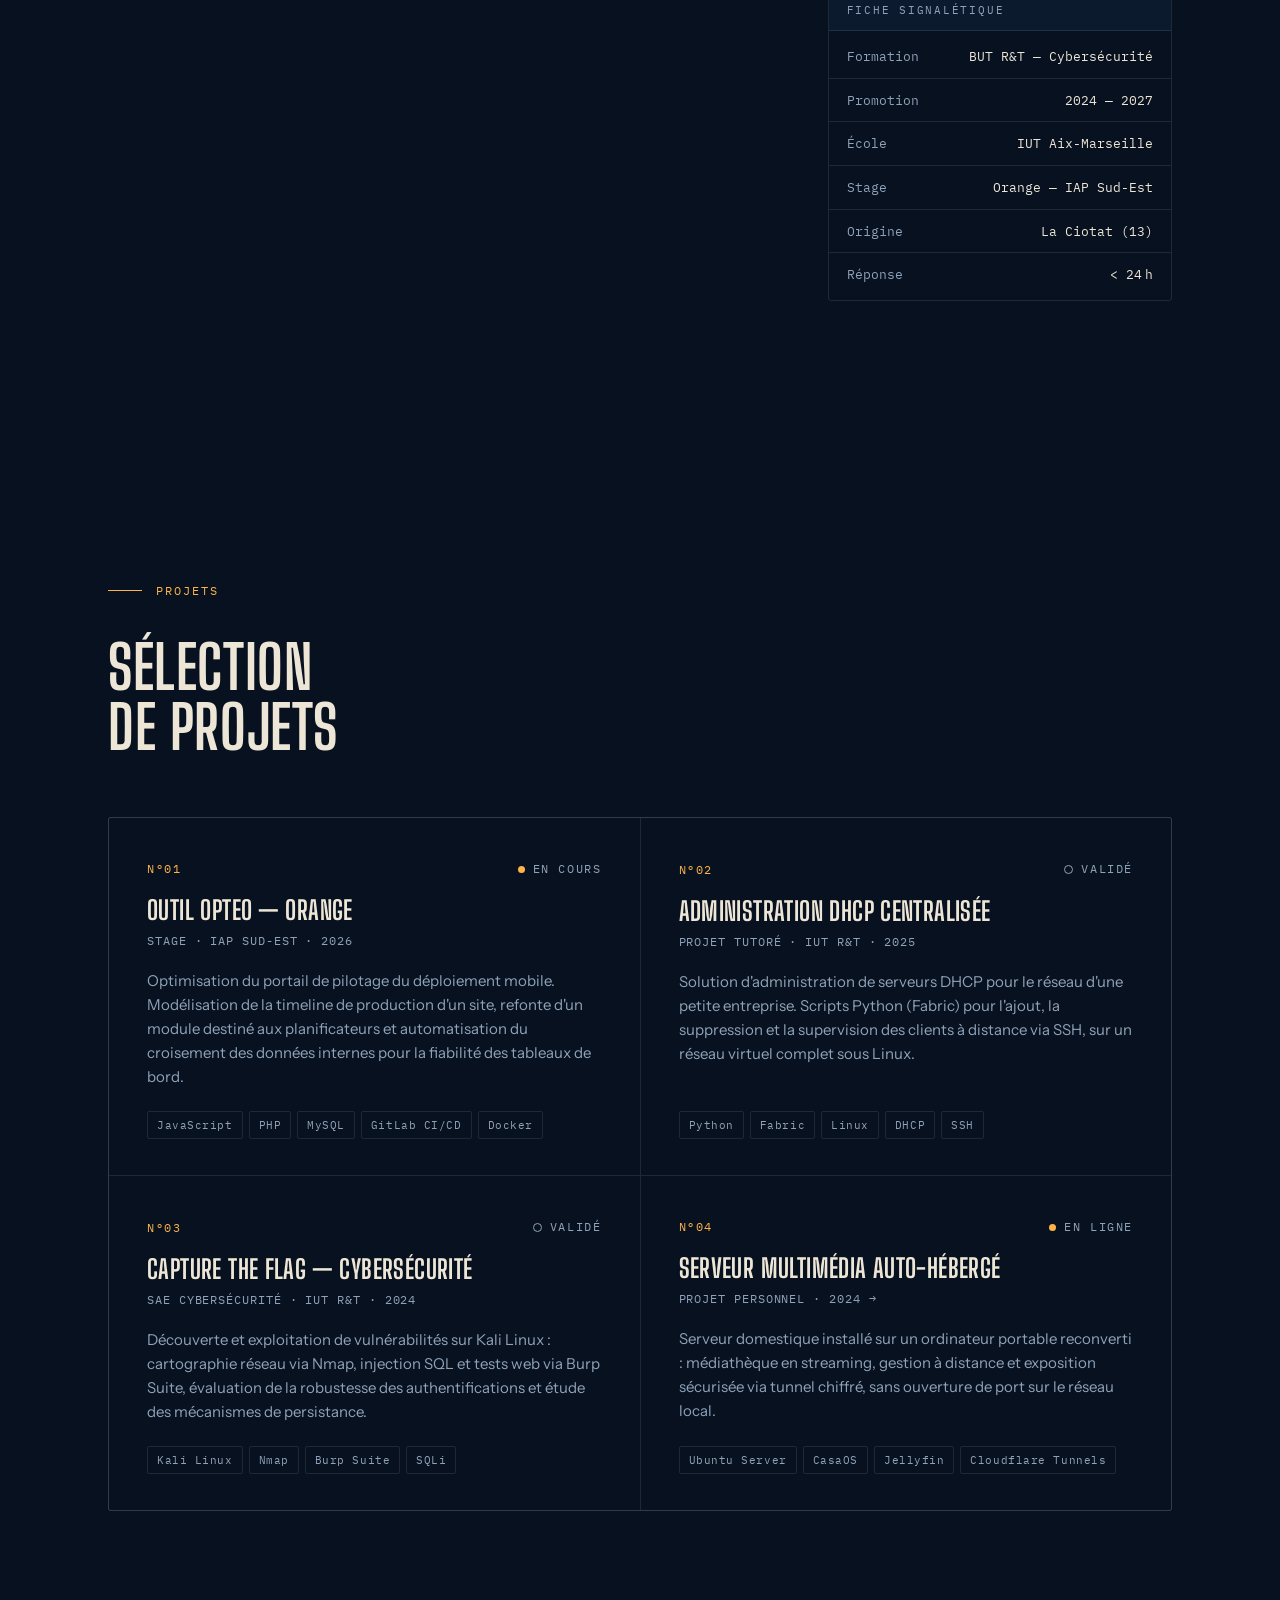
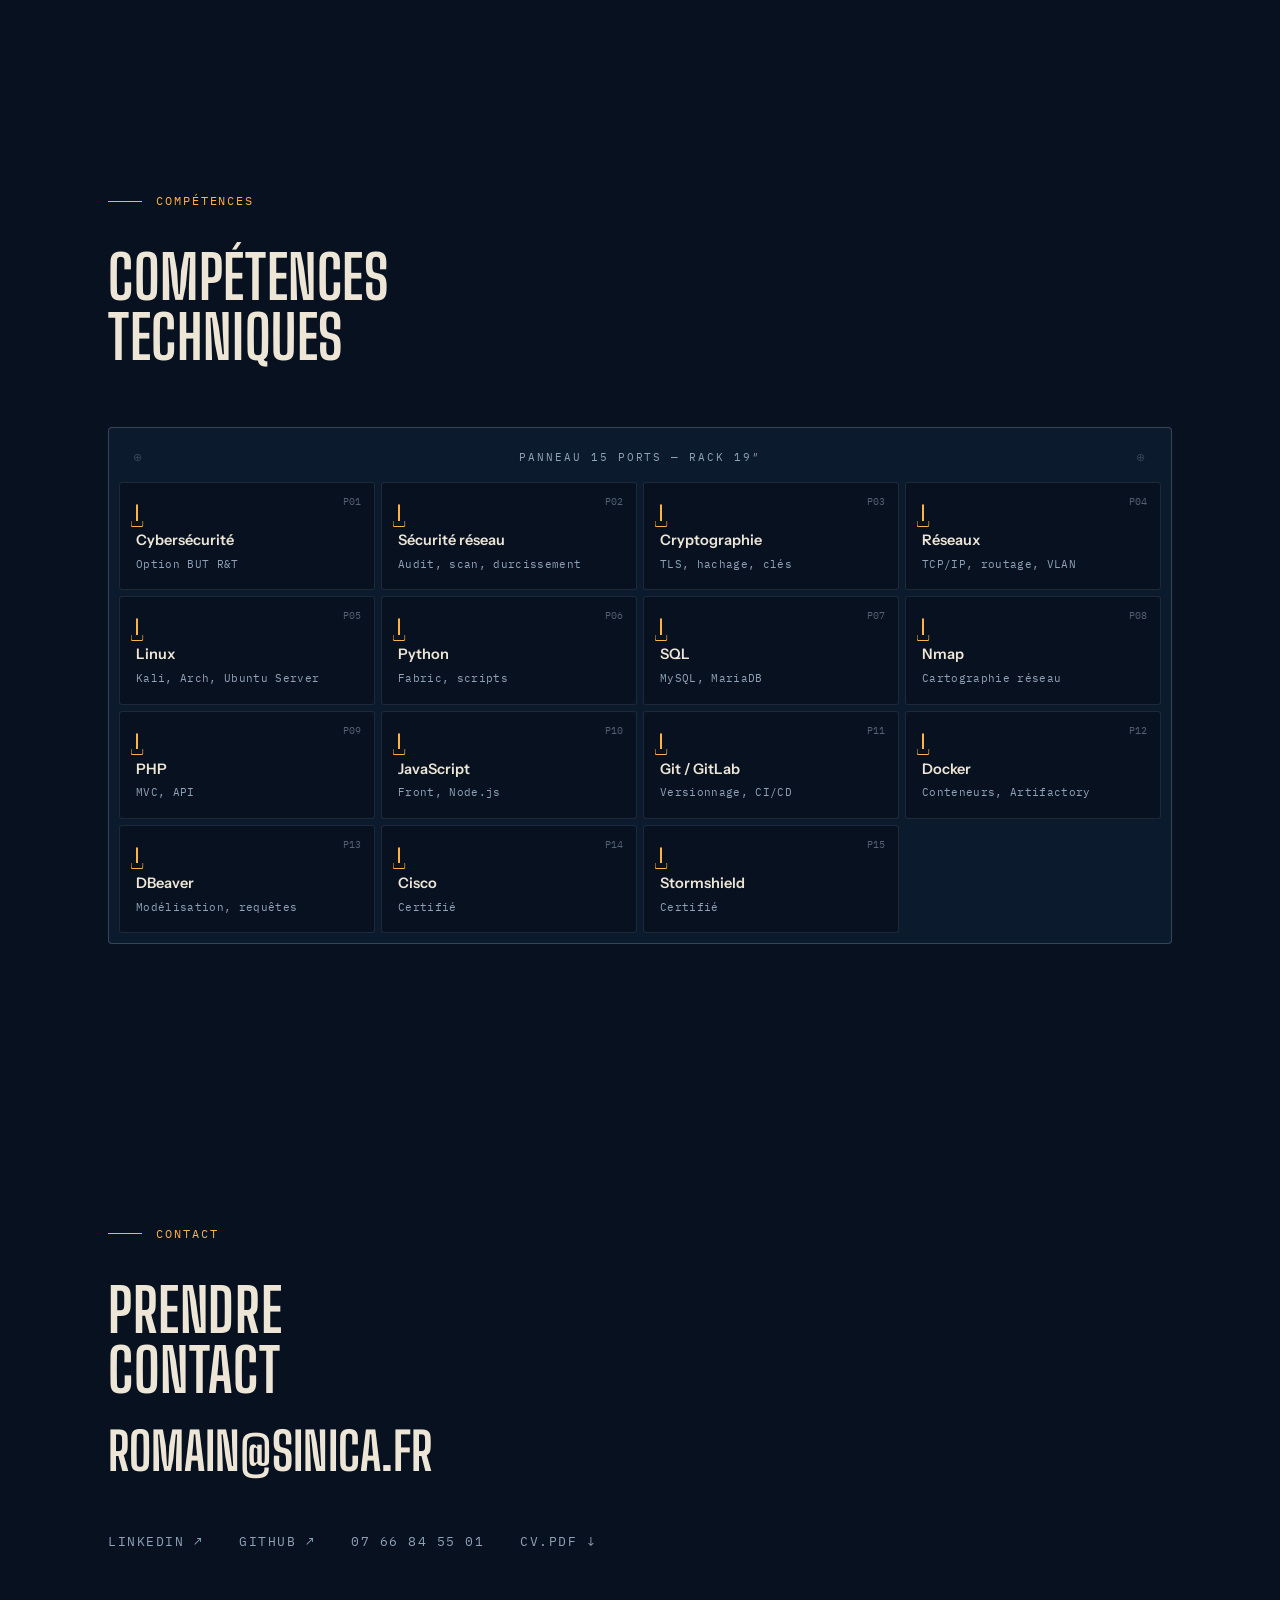
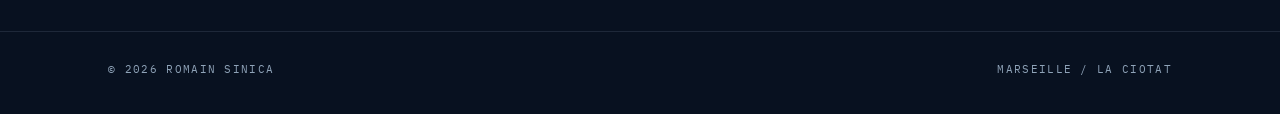
==== commit 477626f8: "Update index.html" ====
--- a/index.html
+++ b/index.html
@@ -189,7 +189,7 @@
     <div class="baie">
       <div class="baie-tete">
         <span class="vis">⊕</span>
-        <span>Panneau 16 ports — Rack 19″</span>
+        <span>Panneau 15 ports — Rack 19″</span>
         <span class="vis">⊕</span>
       </div>
       <div class="panneau">
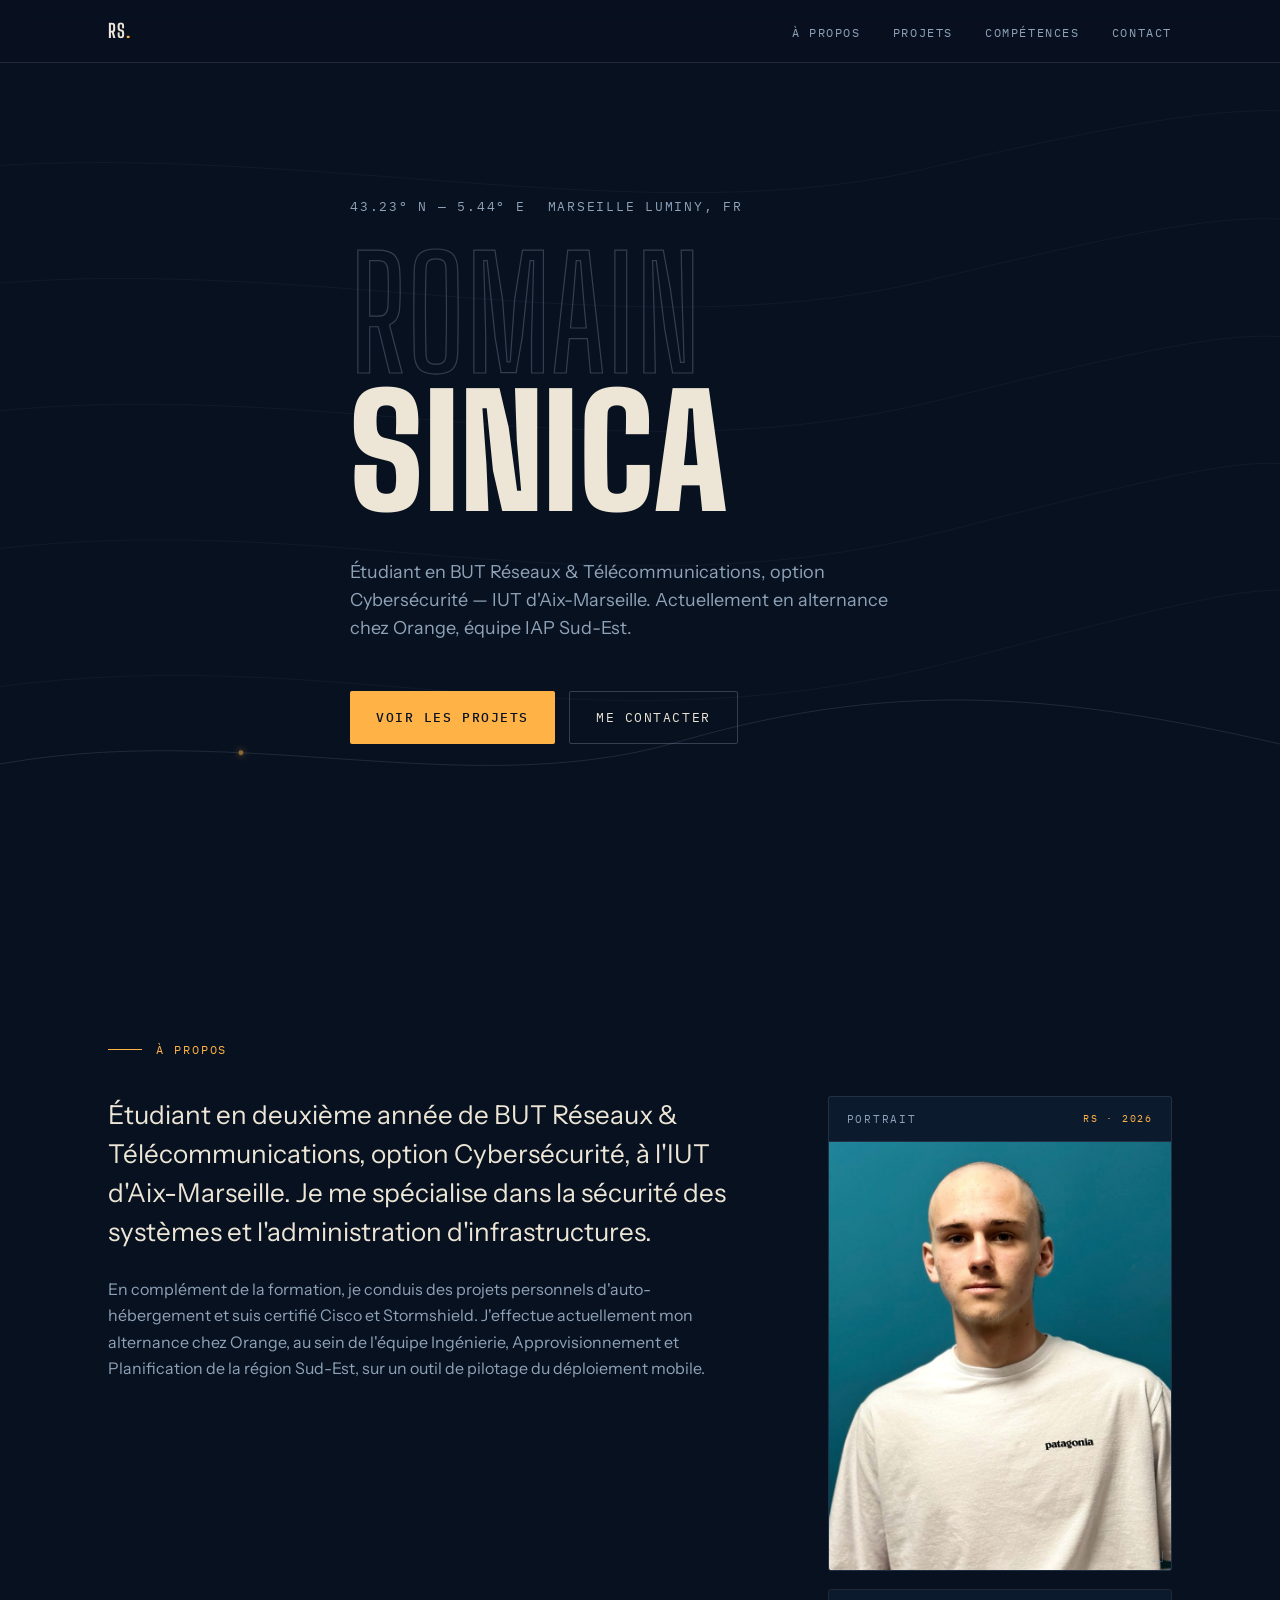
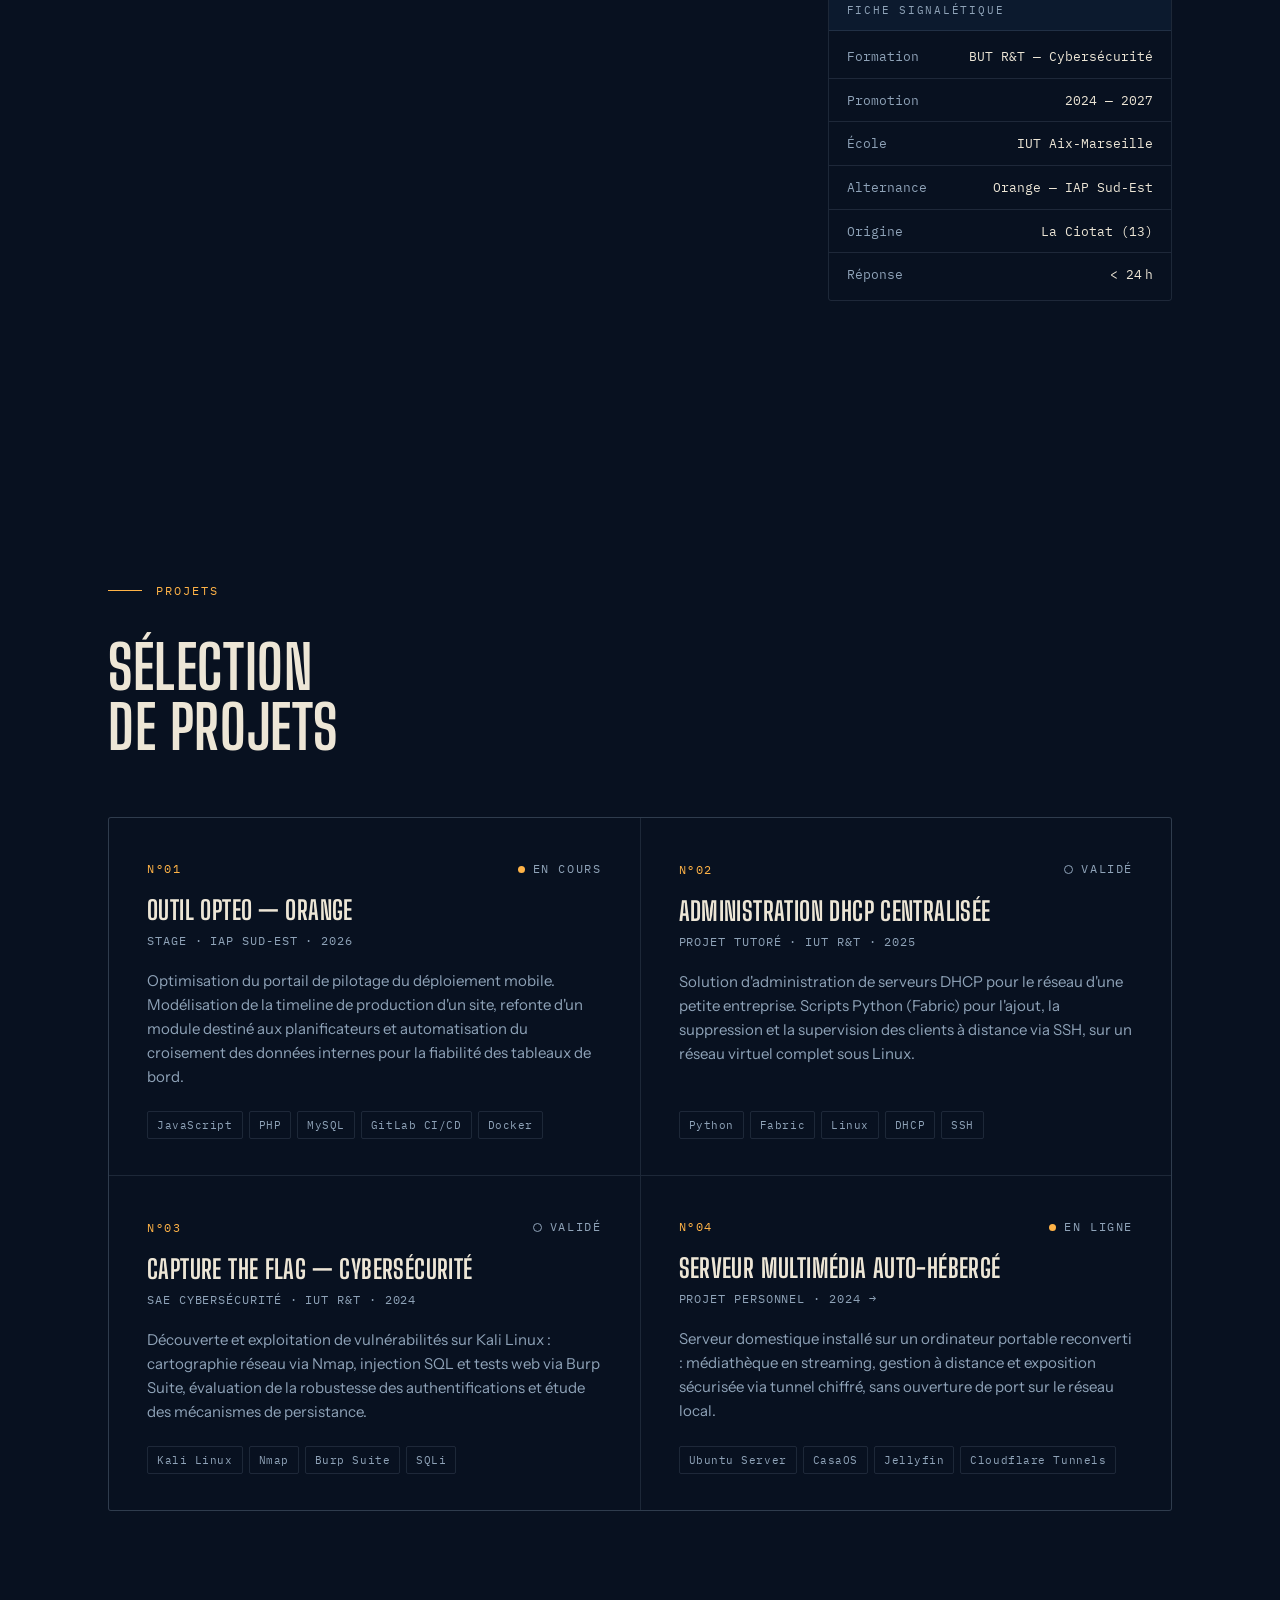
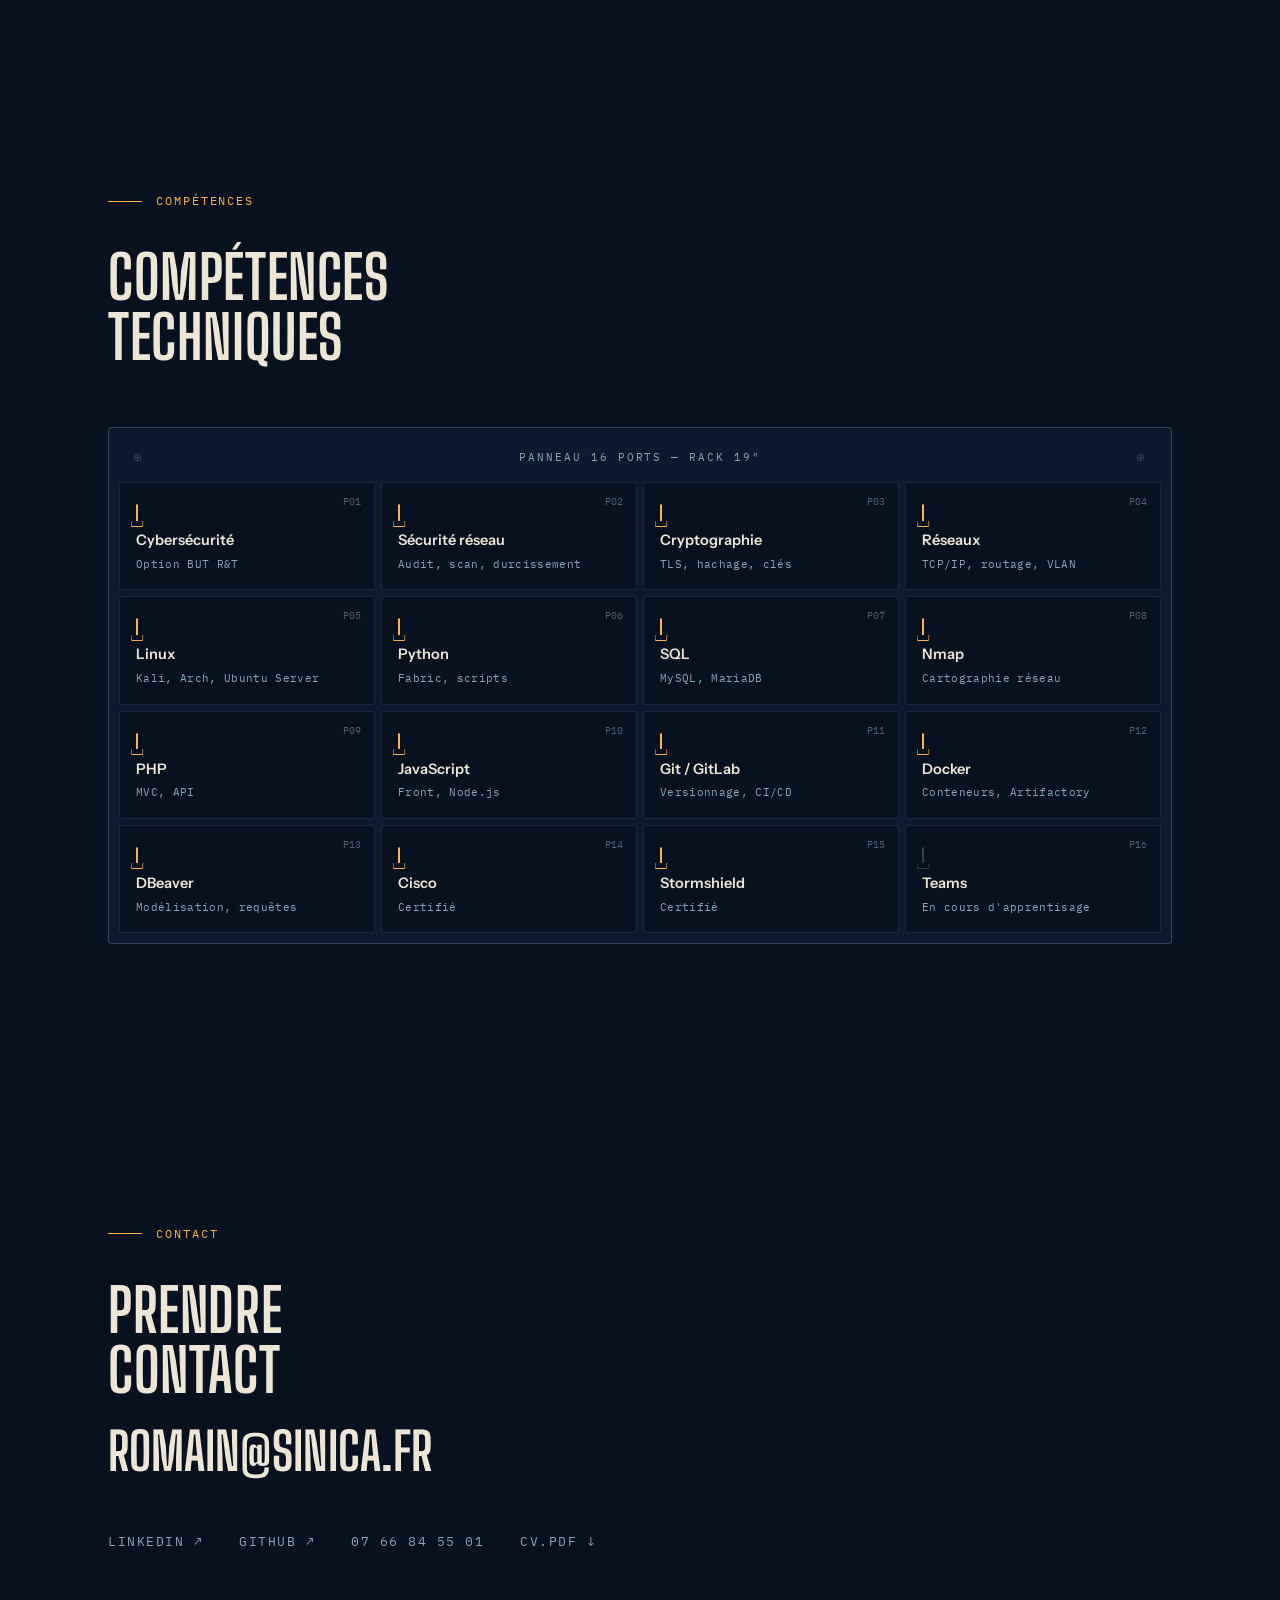
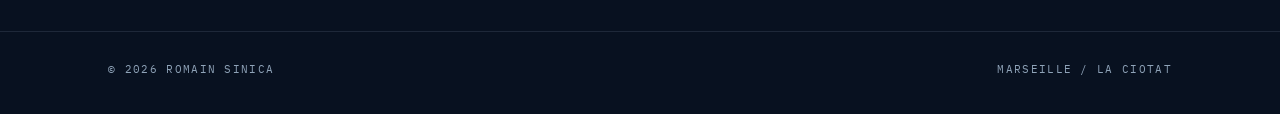
==== commit d32bc4a2: "Update internship to apprenticeship at Orange" ====
--- a/index.html
+++ b/index.html
@@ -62,7 +62,7 @@
     </h1>
     <p class="hero-sous">
       Étudiant en BUT Réseaux &amp; Télécommunications, option Cybersécurité — IUT d'Aix-Marseille.
-      Actuellement en stage chez Orange, équipe IAP Sud-Est.
+      Actuellement en alternance chez Orange, équipe IAP Sud-Est.
     </p>
     <div class="hero-cta">
       <a class="btn btn-signal" href="#projets">Voir les projets</a>
@@ -99,7 +99,7 @@
         <p class="secondaire">
           En complément de la formation, je conduis des projets personnels
           d'auto-hébergement et suis certifié Cisco et Stormshield.
-          J'effectue actuellement mon stage chez Orange, au sein de l'équipe
+          J'effectue actuellement mon alternance chez Orange, au sein de l'équipe
           Ingénierie, Approvisionnement et Planification de la région Sud-Est,
           sur un outil de pilotage du déploiement mobile.
         </p>
@@ -121,7 +121,7 @@
           <div><dt>Formation</dt><dd>BUT R&amp;T — Cybersécurité</dd></div>
           <div><dt>Promotion</dt><dd>2024 — 2027</dd></div>
           <div><dt>École</dt><dd>IUT Aix-Marseille</dd></div>
-          <div><dt>Stage</dt><dd>Orange — IAP Sud-Est</dd></div>
+          <div><dt>Alternance</dt><dd>Orange — IAP Sud-Est</dd></div>
           <div><dt>Origine</dt><dd>La Ciotat (13)</dd></div>
           <div><dt>Réponse</dt><dd>&lt; 24&#8201;h</dd></div>
         </dl>
@@ -189,7 +189,7 @@
     <div class="baie">
       <div class="baie-tete">
         <span class="vis">⊕</span>
-        <span>Panneau 15 ports — Rack 19″</span>
+        <span>Panneau 16 ports — Rack 19″</span>
         <span class="vis">⊕</span>
       </div>
       <div class="panneau">
@@ -208,6 +208,7 @@
         <div class="port actif"><span class="num">P13</span><span class="jack"></span><span class="nom">DBeaver</span><span class="detail">Modélisation, requêtes</span></div>
         <div class="port actif"><span class="num">P14</span><span class="jack"></span><span class="nom">Cisco</span><span class="detail">Certifié</span></div>
         <div class="port actif"><span class="num">P15</span><span class="jack"></span><span class="nom">Stormshield</span><span class="detail">Certifié</span></div>
+        <div class="port"><span class="num">P16</span><span class="jack"></span><span class="nom">Teams</span><span class="detail">En cours d'apprentisage</span></div>
       </div>
     </div>
   </div>
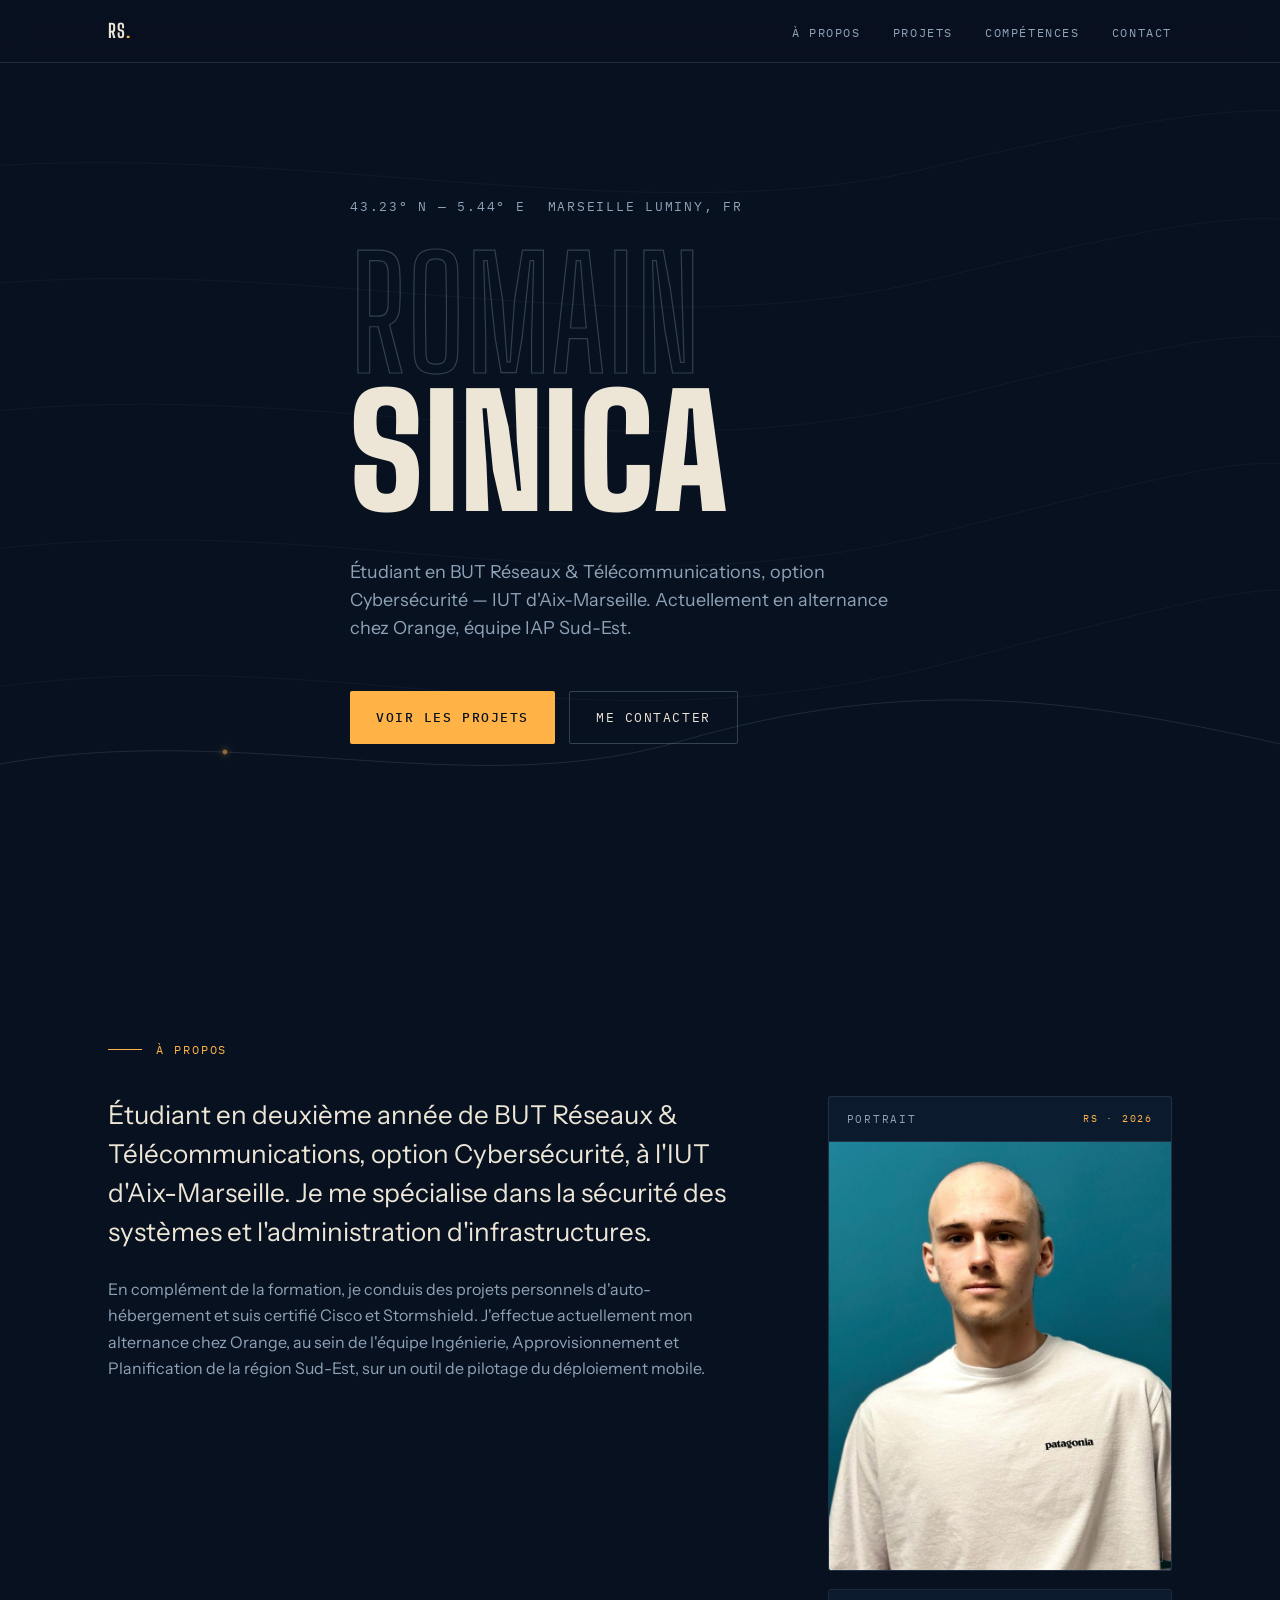
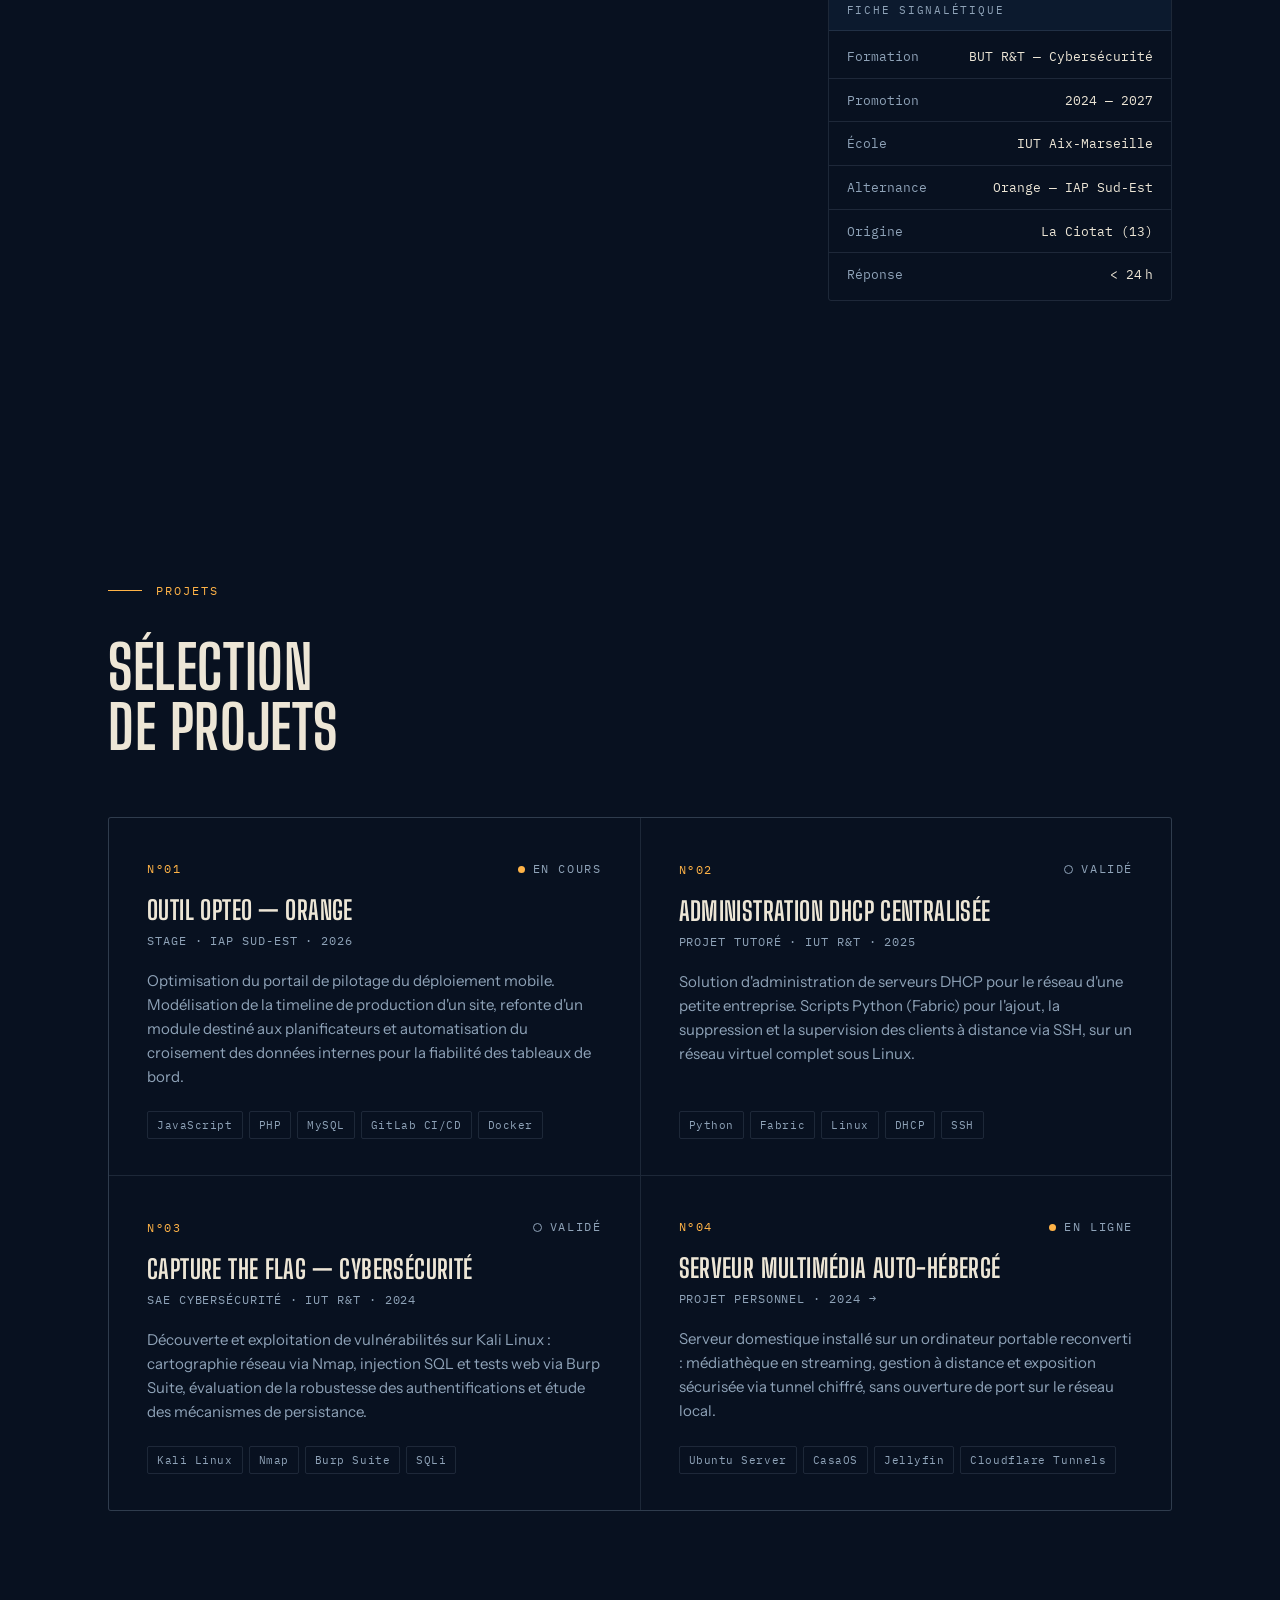
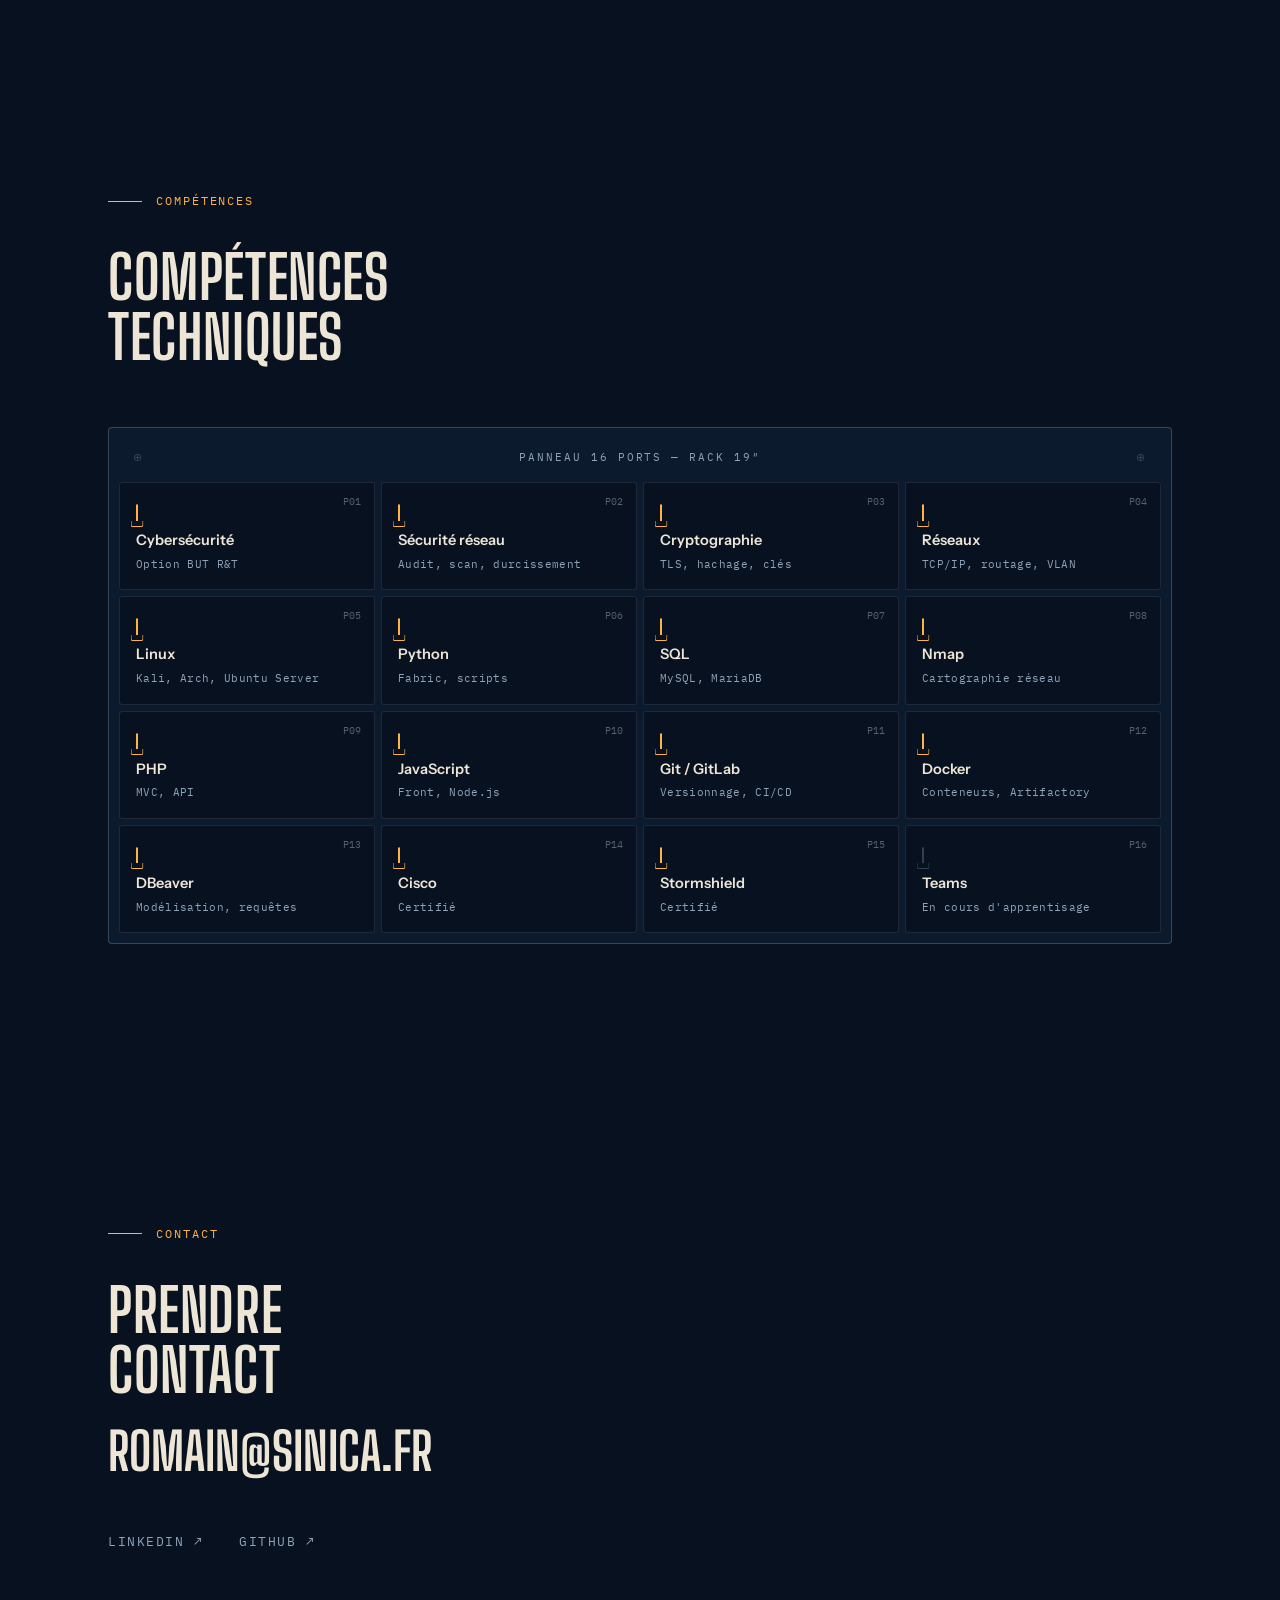
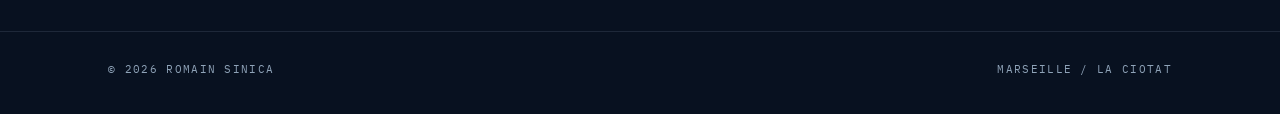
==== commit 620452d5: "Remove phone number and CV link from index.html Removed phone number and CV link from contact sectio" ====
--- a/index.html
+++ b/index.html
@@ -223,8 +223,6 @@
     <div class="canaux">
       <a href="https://www.linkedin.com/in/romain-sinica-631245312/" target="_blank" rel="noopener">LinkedIn ↗</a>
       <a href="https://github.com/crastiflette/" target="_blank" rel="noopener">GitHub ↗</a>
-      <a href="tel:+33766845501">07 66 84 55 01</a>
-      <a href="#">CV.pdf ↓</a>
     </div>
   </div>
 </section>
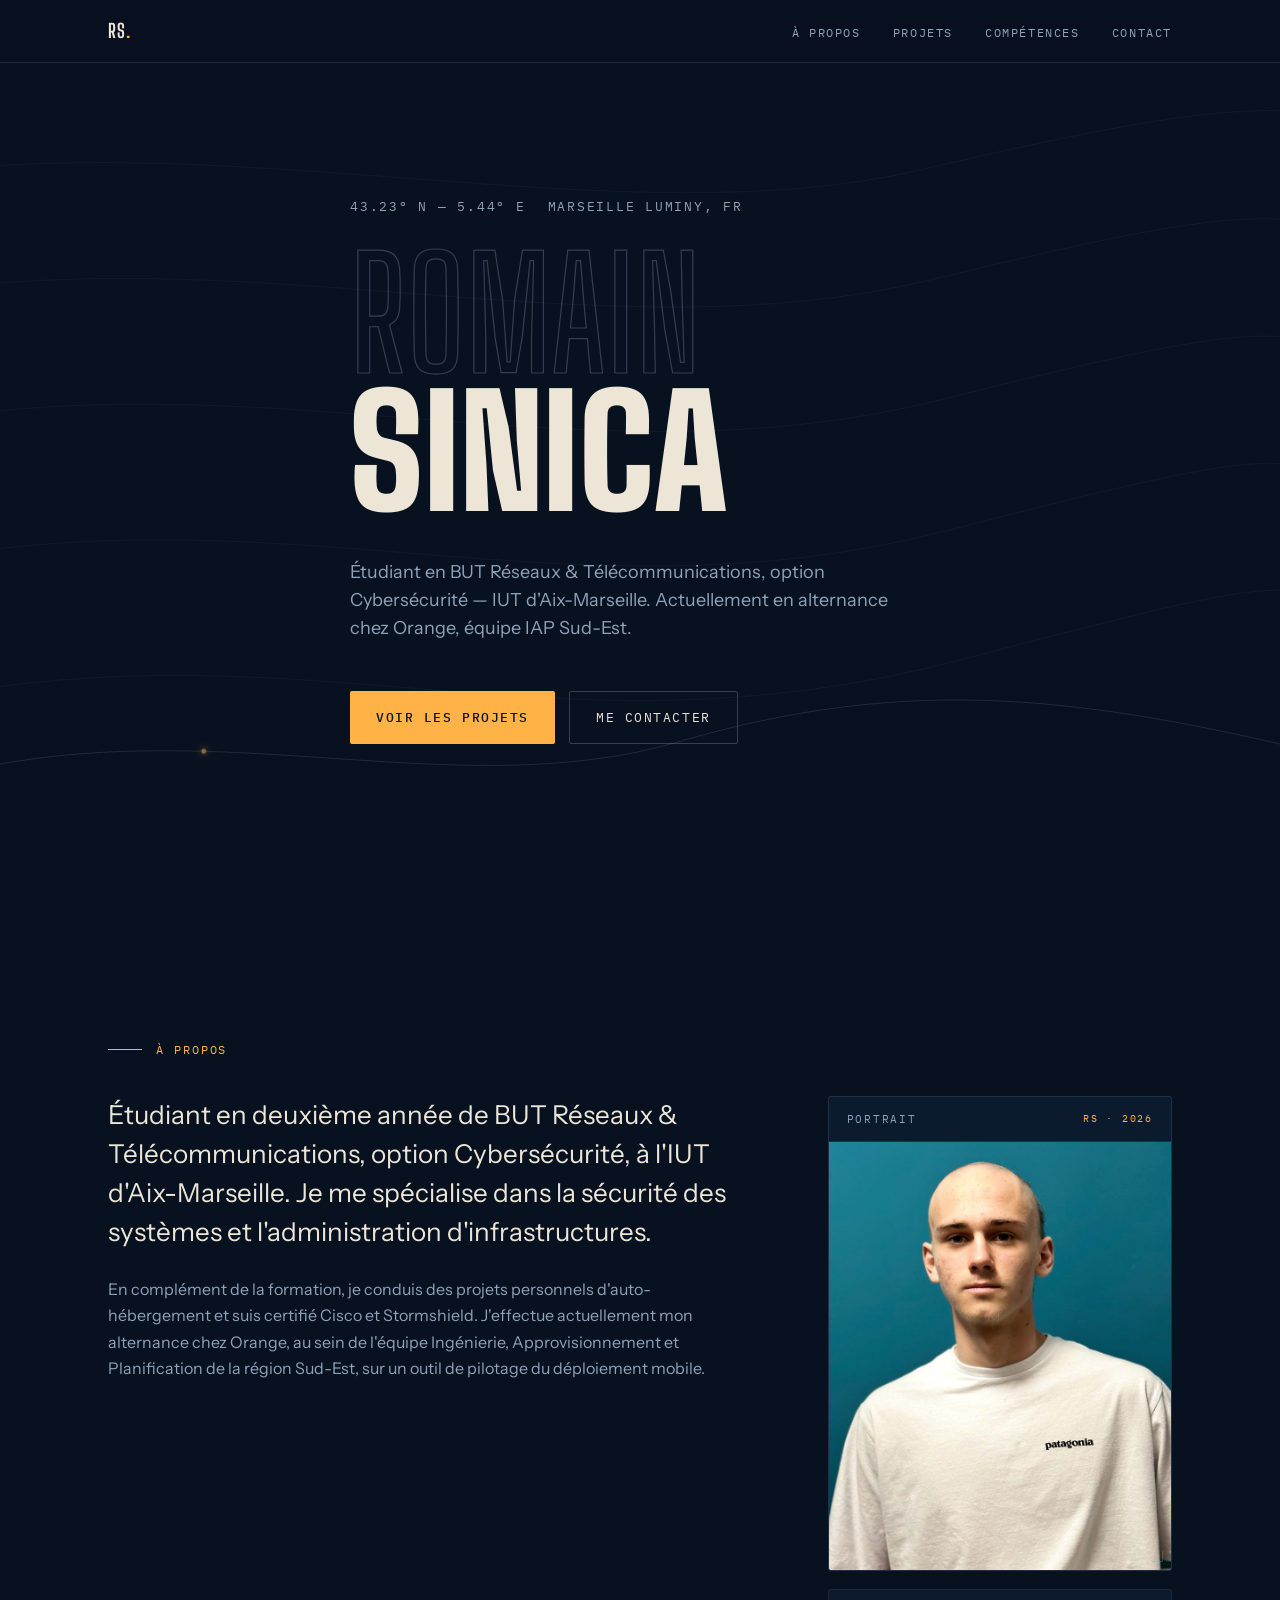
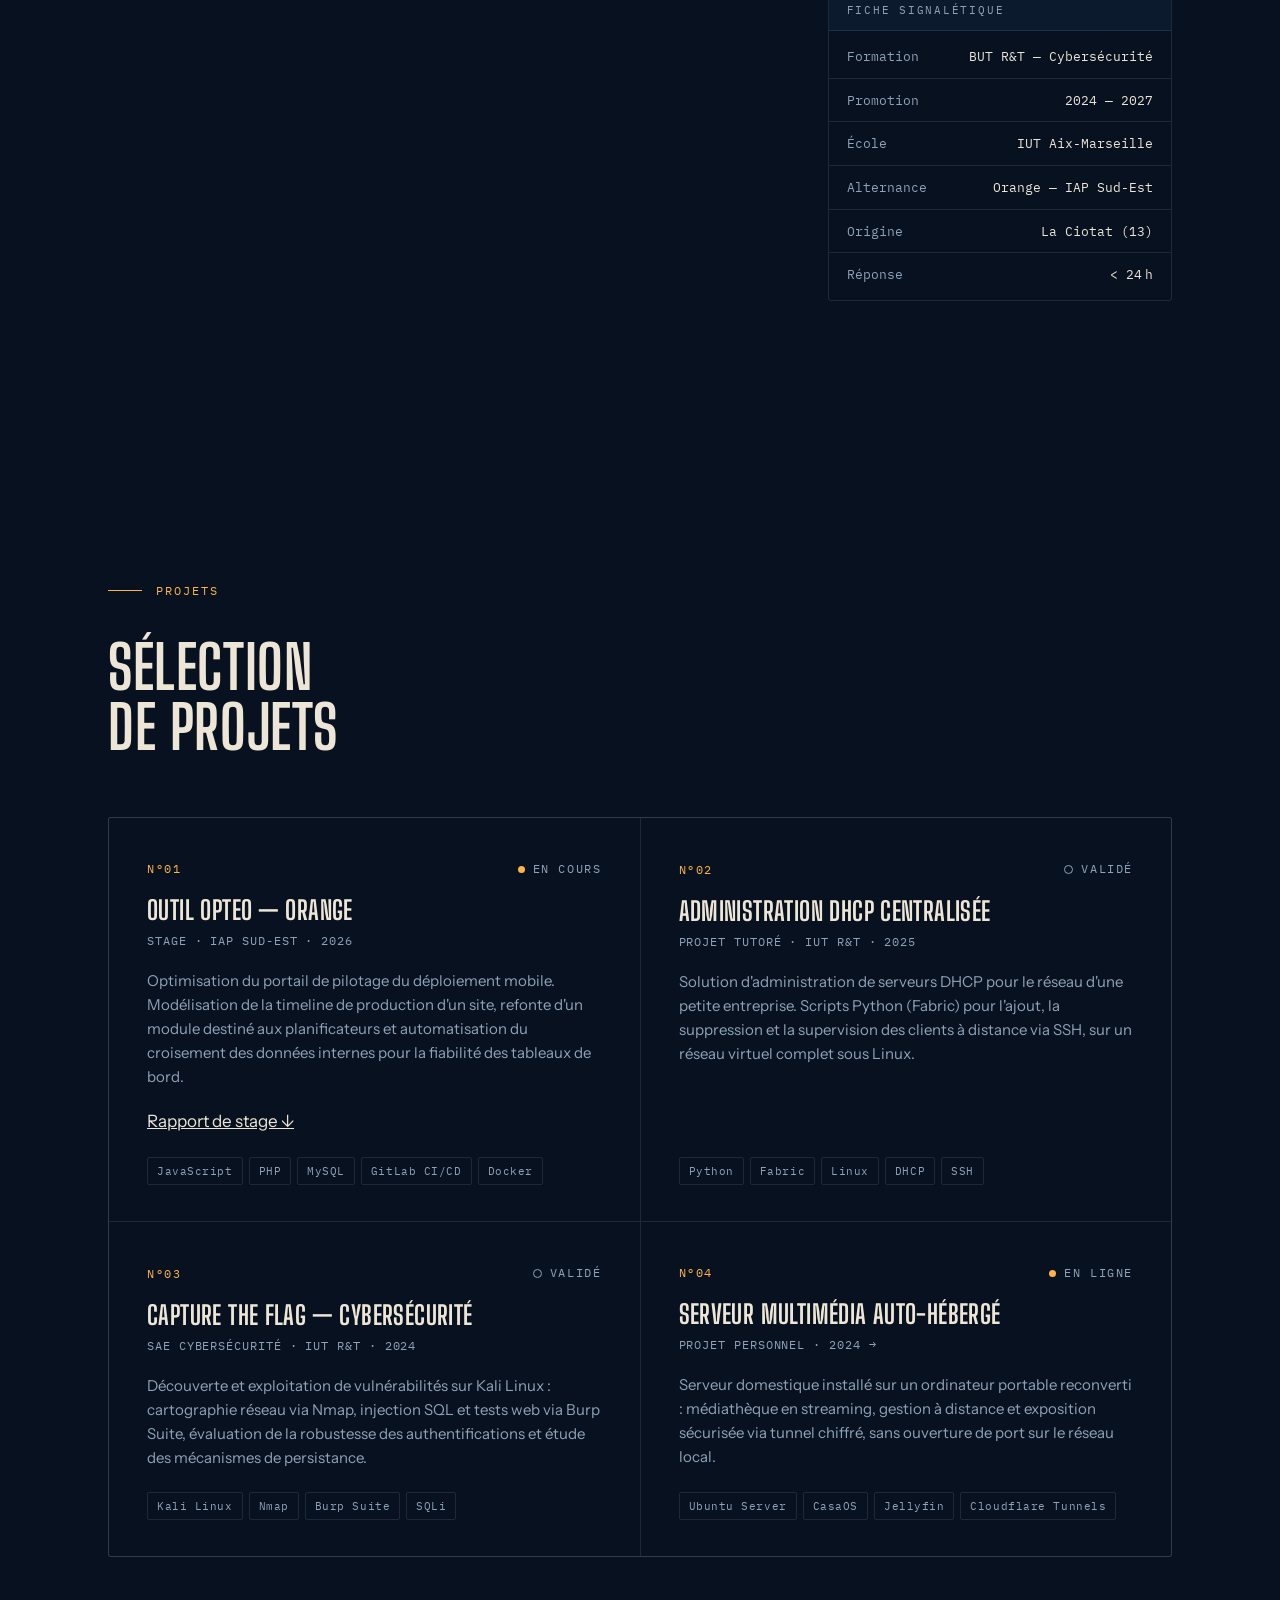
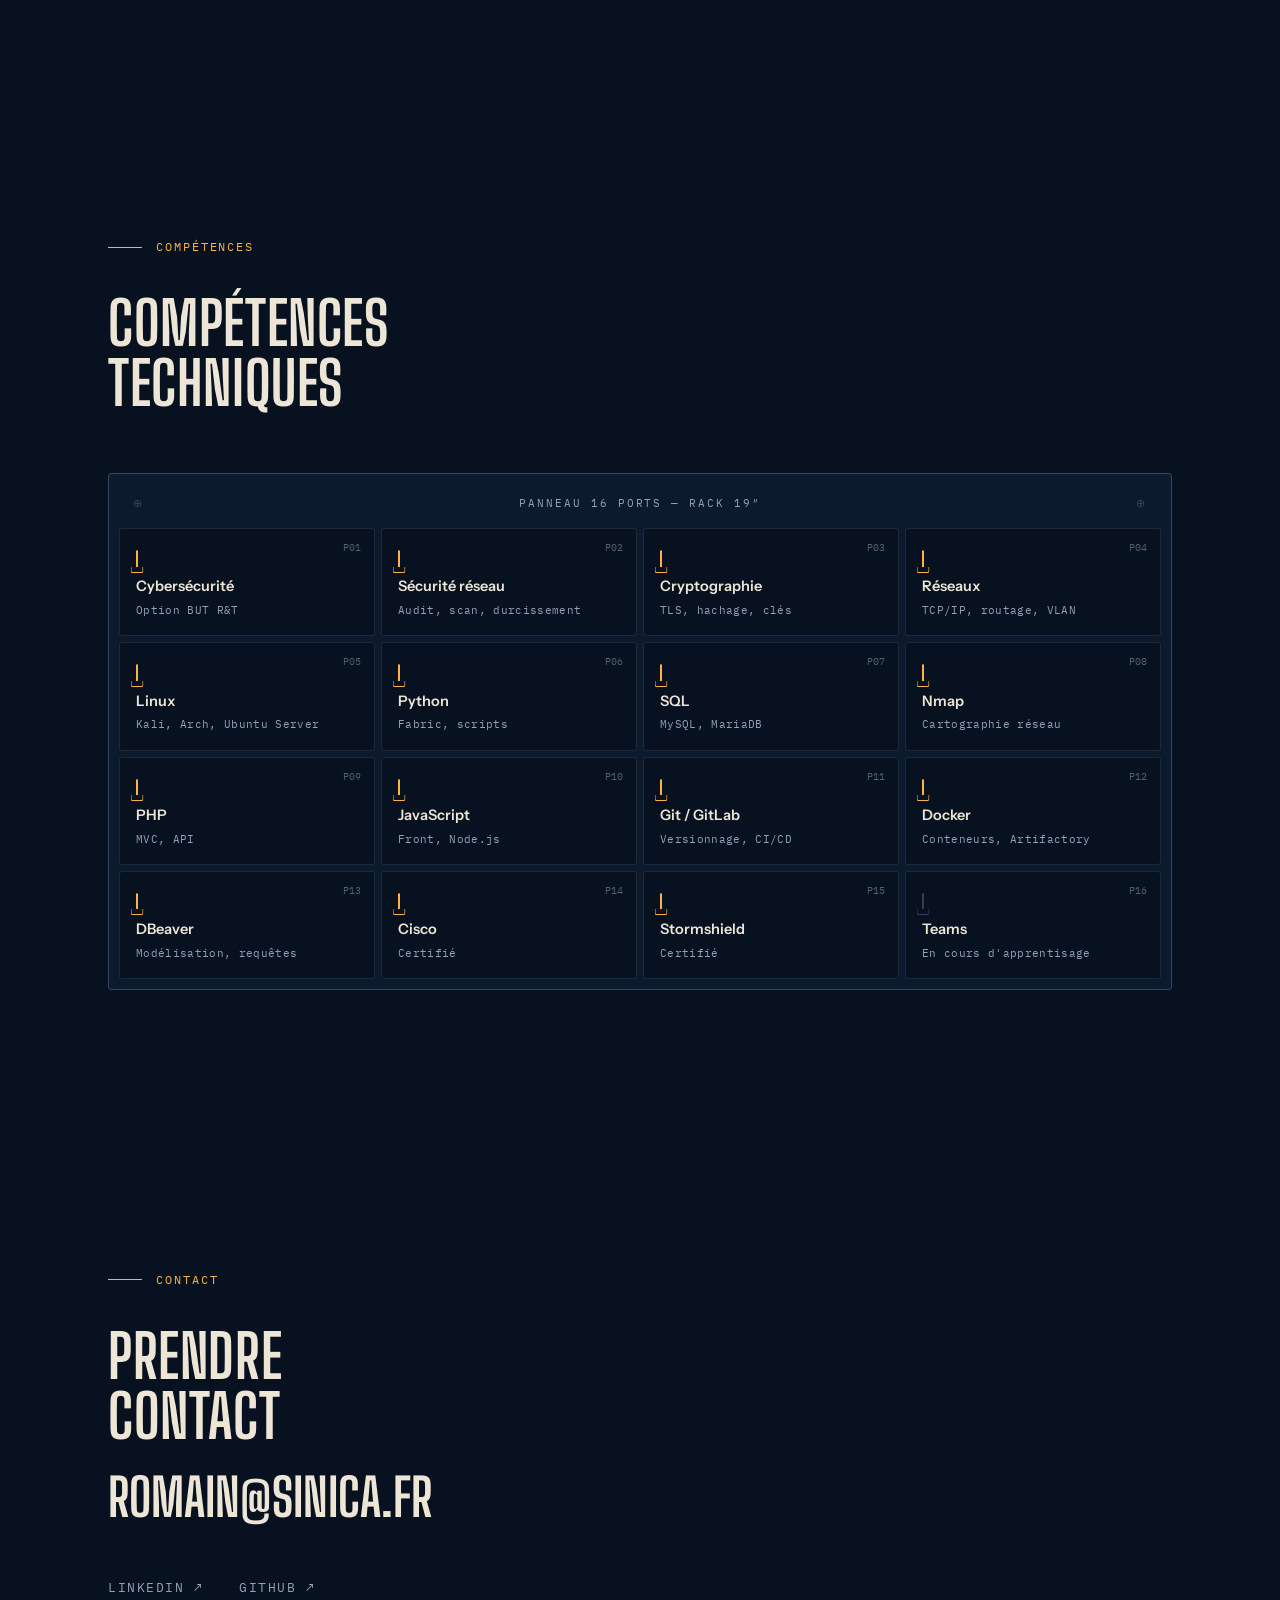
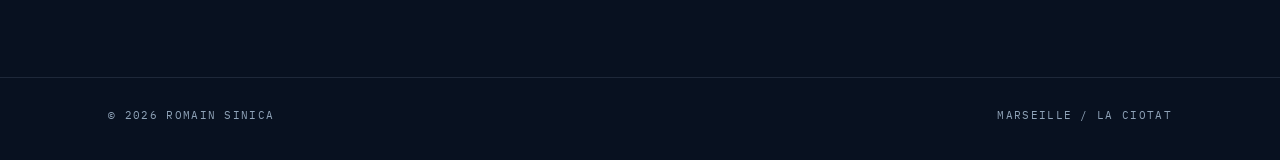
==== commit 7c4d3c5d: "Update index.html" ====
--- a/index.html
+++ b/index.html
@@ -146,6 +146,7 @@
         Modélisation de la timeline de production d'un site, refonte d'un
         module destiné aux planificateurs et automatisation du croisement
         des données internes pour la fiabilité des tableaux de bord.</p>
+        <a href="STAGE-2025.pdf" download="Rapport_de_stage_Romain_Sinica_2025.pdf">Rapport de stage ↓</a>
         <div class="tags"><span>JavaScript</span><span>PHP</span><span>MySQL</span><span>GitLab CI/CD</span><span>Docker</span></div>
       </article>
       <article class="noeud">
